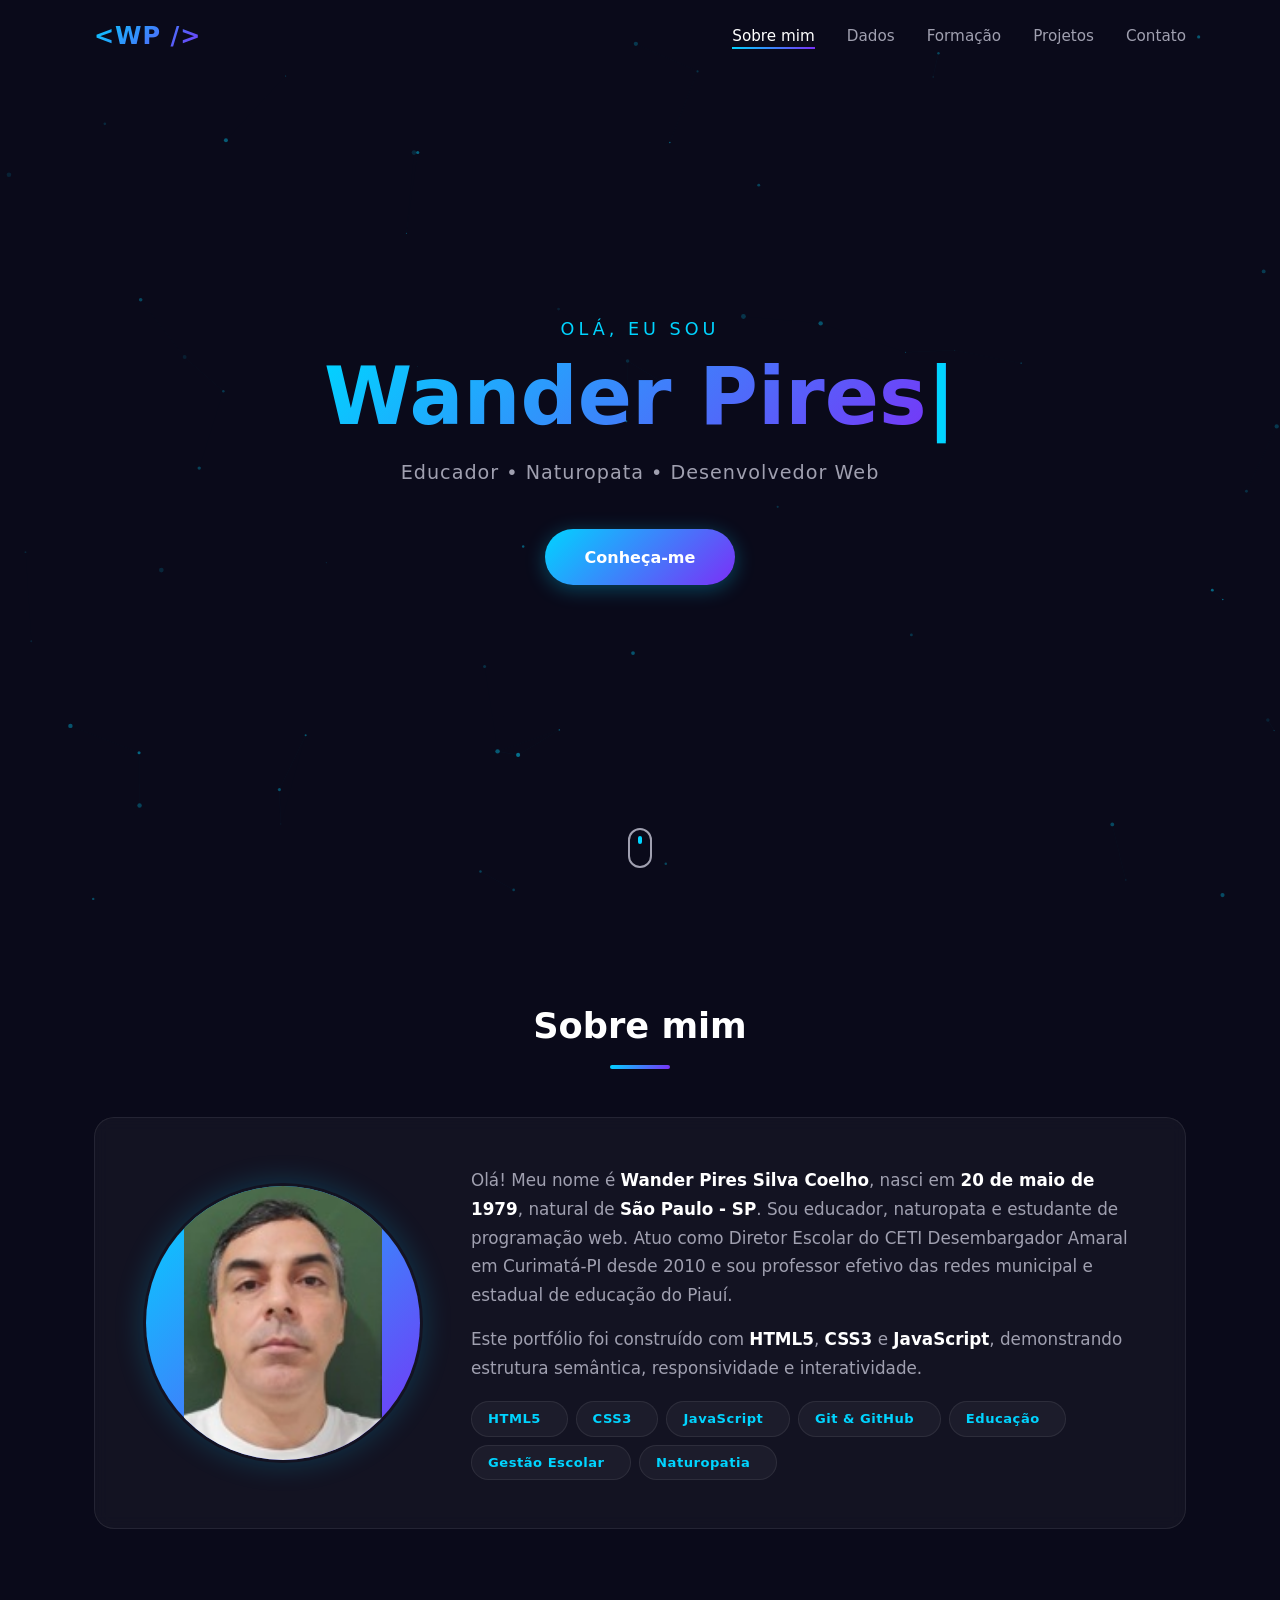
==== index.html @ a3024343 "fix: modo edição controla todos os botões em todas as abas" ====
<!DOCTYPE html>
<html lang="pt-BR">
<head>
  <meta charset="UTF-8">
  <meta name="viewport" content="width=device-width, initial-scale=1.0">
  <title>Portfólio - Wander Pires Silva Coelho</title>
  <link rel="stylesheet" href="style.css">
</head>
<body>

  <!-- PARTÍCULAS DE FUNDO -->
  <canvas id="particulas"></canvas>

  <!-- CABEÇALHO COM MENU DE NAVEGAÇÃO -->
  <header class="header" id="header">
    <div class="header__container">
      <a href="#" class="header__logo">&lt;WP /&gt;</a>
      <nav class="header__nav">
        <button class="header__menu-btn" id="menuBtn" aria-label="Abrir menu">
          <span></span><span></span><span></span>
        </button>
        <ul class="header__links" id="menuLinks">
          <li><a href="#sobre" class="header__tab-link" data-aba="sobre">Sobre mim</a></li>
          <li><a href="#dados" class="header__tab-link" data-aba="dados">Dados</a></li>
          <li><a href="#formacao" class="header__tab-link" data-aba="formacao">Formação</a></li>
          <li><a href="#projetos" class="header__tab-link" data-aba="projetos">Projetos</a></li>
          <li><a href="#contato" class="header__tab-link" data-aba="contato">Contato</a></li>
        </ul>
      </nav>
    </div>
  </header>

  <!-- HERO SECTION -->
  <section class="hero">
    <div class="hero__conteudo">
      <p class="hero__saudacao">Olá, eu sou</p>
      <h1 class="hero__nome">Wander Pires<span class="hero__cursor">|</span></h1>
      <p class="hero__subtitulo">Educador &bull; Naturopata &bull; Desenvolvedor Web</p>
      <a href="#sobre" class="hero__btn">Conheça-me</a>
    </div>
    <div class="hero__scroll-indicator">
      <span></span>
    </div>
  </section>

  <main>
    <!-- SEÇÃO SOBRE MIM -->
    <section id="sobre" class="sobre secao-animada secao-aba" data-aba="sobre">
      <div class="container">
        <h2 class="secao__titulo">Sobre mim</h2>
        <div class="sobre__conteudo">
          <div class="sobre__foto-wrapper">
            <div class="sobre__foto">
              <img src="img/foto.jpg" alt="Foto de Wander Pires Silva Coelho" class="sobre__foto-img" id="fotoPerfil">
              <div class="sobre__foto-overlay" id="btnTrocarFoto" title="Trocar foto">
                <span>&#128247; Trocar</span>
              </div>
            </div>
            <div class="sobre__foto-zoom" id="fotoZoomControle">
              <label for="fotoZoomRange" class="sobre__foto-zoom-label">🔍 Zoom</label>
              <input type="range" id="fotoZoomRange" min="0.3" max="3" step="0.05" value="1" class="sobre__foto-zoom-range">
              <span class="sobre__foto-zoom-valor" id="fotoZoomValor">1×</span>
            </div>
            <button type="button" class="sobre__foto-salvar" id="btnSalvarFoto">💾 Salvar foto</button>
            <input type="file" id="inputFoto" accept="image/*" hidden>
          </div>
          <div class="sobre__texto">
            <div id="sobreParagrafosContainer">
              <!-- Renderizado pelo JS -->
            </div>
            <div class="sobre__habilidades" id="habilidadesContainer">
              <!-- Renderizado pelo JS -->
            </div>
          </div>
        </div>
      </div>
    </section>

    <!-- SEÇÃO DADOS PESSOAIS -->
    <section id="dados" class="dados secao-animada secao-aba" data-aba="dados">
      <div class="container">
        <h2 class="secao__titulo">Dados Pessoais</h2>
        <div class="dados__card">
          <button class="dados__btn-editar" id="btnEditarDados" title="Editar dados">&#9998; Editar</button>
          <div class="dados__grid" id="dadosGrid">
            <!-- Renderizado pelo JS -->
          </div>
        </div>
      </div>
    </section>

    <!-- SEÇÃO FORMAÇÃO E CURSOS -->
    <section id="formacao" class="formacao secao-animada secao-aba" data-aba="formacao">
      <div class="container">
        <h2 class="secao__titulo">Formação &amp; Cursos</h2>

        <!-- FILTROS -->
        <div class="formacao__filtros" id="filtrosFormacao">
          <button class="filtro-btn ativo" data-filtro="Todos">Todos</button>
          <button class="filtro-btn" data-filtro="Graduação">Graduação</button>
          <button class="filtro-btn" data-filtro="Pós-Graduação">Pós-Graduação</button>
          <button class="filtro-btn" data-filtro="Curso Técnico">Técnico</button>
          <button class="filtro-btn" data-filtro="Curso Livre">Cursos Livres</button>
          <button class="filtro-btn" data-filtro="Experiência Profissional">Experiência</button>
        </div>

        <div class="formacao__lista" id="formacaoLista"></div>

        <button class="formacao__btn-add" id="btnAddFormacao" title="Adicionar formação ou curso">
          <span>+</span> Adicionar
        </button>
      </div>
    </section>

    <!-- SEÇÃO MEUS PROJETOS -->
    <section id="projetos" class="projetos secao-animada secao-aba" data-aba="projetos">
      <div class="container">
        <h2 class="secao__titulo">Meus Projetos</h2>
        <div class="projetos__grid" id="projetosGrid"></div>

        <button class="projetos__btn-add" id="btnAddProjeto" title="Adicionar projeto">
          <span>+</span> Adicionar Projeto
        </button>
      </div>
    </section>
  </main>

  <!-- MODAL PARA ADICIONAR FORMAÇÃO -->
  <div class="modal-overlay" id="modalFormacao">
    <div class="modal">
      <button class="modal__fechar" id="modalFechar">&times;</button>
      <h3 class="modal__titulo">Nova Formação / Curso</h3>
      <form id="formFormacao" class="modal__form">
        <label>
          Tipo
          <select id="campoTipo" required>
            <option value="">Selecione...</option>
            <option value="Ensino Fundamental">Ensino Fundamental</option>
            <option value="Ensino Médio">Ensino Médio</option>
            <option value="Graduação">Graduação</option>
            <option value="Pós-Graduação">Pós-Graduação</option>
            <option value="Curso Técnico">Curso Técnico</option>
            <option value="Curso Livre">Curso Livre</option>
            <option value="Experiência Profissional">Experiência Profissional</option>
          </select>
        </label>
        <label>
          Instituição
          <input type="text" id="campoInstituicao" placeholder='Ex: Universidade Estadual do Piauí' required>
        </label>
        <label>
          Curso / Descrição
          <input type="text" id="campoCurso" placeholder="Ex: Licenciatura em Pedagogia" required>
        </label>
        <label>
          Local
          <input type="text" id="campoLocal" placeholder="Ex: Teresina - PI">
        </label>
        <label>
          Período
          <input type="text" id="campoPeriodo" placeholder="Ex: 2018 · 1.455 h/a">
        </label>
        <button type="submit" class="modal__btn-salvar">Salvar</button>
      </form>
    </div>
  </div>

  <!-- MODAL PARA ADICIONAR PROJETO -->
  <div class="modal-overlay" id="modalProjeto">
    <div class="modal">
      <button class="modal__fechar" id="modalProjetoFechar">&times;</button>
      <h3 class="modal__titulo">Novo Projeto</h3>
      <form id="formProjeto" class="modal__form">
        <label>
          Emoji / Imagem
          <div class="emoji-input" id="emojiInputArea">
            <div class="emoji-input__preview" id="emojiPreview">
              <span class="emoji-input__placeholder">Cole um emoji ou imagem (Ctrl+V)</span>
            </div>
            <div class="emoji-input__actions">
              <input type="text" id="campoEmoji" class="emoji-input__text" placeholder="Ou digite um emoji: 🌐">
              <button type="button" class="emoji-input__btn-img" id="btnEmojiImg" title="Escolher imagem do computador">📁</button>
              <input type="file" id="inputEmojiImg" accept="image/*" hidden>
            </div>
          </div>
        </label>
        <label>
          Título
          <input type="text" id="campoTituloProjeto" placeholder="Ex: Meu App" required>
        </label>
        <label>
          Descrição
          <input type="text" id="campoDescricaoProjeto" placeholder="Breve descrição do projeto" required>
        </label>
        <label>
          Tecnologias (separadas por vírgula)
          <input type="text" id="campoTecnologias" placeholder="HTML5, CSS3, JavaScript" required>
        </label>
        <label>
          Link do Projeto
          <input type="url" id="campoLinkProjeto" placeholder="https://...">
        </label>
        <button type="submit" class="modal__btn-salvar">Salvar</button>
      </form>
    </div>
  </div>

  <!-- BOTÃO VOLTAR AO TOPO -->
  <button class="btn-topo" id="btnTopo" title="Voltar ao topo">&#8679;</button>

  <!-- RODAPÉ -->
  <footer class="footer secao-aba" id="contato" data-aba="contato">
    <div class="container">
      <div class="footer__grid">
        <div class="footer__info">
          <h3 class="footer__logo">&lt;WP /&gt;</h3>
          <p>Educador, Naturopata e Desenvolvedor Web.</p>
        </div>
        <div class="footer__contato">
          <h4>Contato</h4>
          <div id="contatosContainer">
            <!-- Renderizado pelo JS -->
          </div>
          <div id="contatosEditForm" style="display:none;"></div>
          <div class="contato__acoes btn-edicao">
            <button class="contato__btn-acao" id="btnEditarContatos">✏️ Editar</button>
            <button class="contato__btn-acao" id="btnAddContato">＋ Adicionar</button>
          </div>
        </div>
      </div>
      <div class="footer__bottom">
        <p>&copy; 2026 Wander Pires Silva Coelho &mdash; Todos os direitos reservados.</p>
        <button class="footer__btn-codigo" id="btnVerCodigo">&lt;/&gt; Ver Código-Fonte</button>
      </div>
    </div>
  </footer>

  <!-- MODAL CÓDIGO-FONTE -->
  <div class="modal-overlay" id="modalCodigo">
    <div class="modal modal--codigo">
      <button class="modal__fechar" id="modalCodigoFechar">&times;</button>
      <h3 class="modal__titulo">&lt;/&gt; Código-Fonte do Portfólio</h3>
      <div class="codigo__tabs">
        <button class="codigo__tab ativo" data-arquivo="html">index.html</button>
        <button class="codigo__tab" data-arquivo="css">style.css</button>
        <button class="codigo__tab" data-arquivo="js">script.js</button>
      </div>
      <pre class="codigo__bloco"><code id="codigoConteudo">Carregando...</code></pre>
    </div>
  </div>

  <script src="script.js"></script>
</body>
</html>
---- style.css ----
/* =============================================
   PORTFÓLIO MODERNO – Wander Pires Silva Coelho
   HTML5 + CSS3 (Flexbox, Grid, Responsividade)
   ============================================= */

/* ===== VARIÁVEIS DE TEMA ===== */
:root {
  --cor-primaria: #00d4ff;
  --cor-secundaria: #7b2ff7;
  --cor-acentuada: #ff2e63;
  --bg-escuro: #0a0a1a;
  --bg-card: rgba(255, 255, 255, 0.04);
  --bg-card-hover: rgba(255, 255, 255, 0.08);
  --texto-claro: #e0e0e0;
  --texto-medio: #a0a0b0;
  --borda-glass: rgba(255, 255, 255, 0.08);
  --sombra: 0 8px 32px rgba(0, 0, 0, 0.4);
  --gradiente: linear-gradient(135deg, var(--cor-primaria), var(--cor-secundaria));
  --fonte: 'Segoe UI', system-ui, -apple-system, sans-serif;
}

/* ===== RESET ===== */
*,
*::before,
*::after {
  margin: 0;
  padding: 0;
  box-sizing: border-box;
}

html {
  scroll-behavior: smooth;
  font-size: 16px;
}

body {
  font-family: var(--fonte);
  line-height: 1.7;
  color: var(--texto-claro);
  background-color: var(--bg-escuro);
  overflow-x: hidden;
}

a { text-decoration: none; color: inherit; }
ul { list-style: none; }
img { max-width: 100%; display: block; }

.container {
  max-width: 1140px;
  margin: 0 auto;
  padding: 0 1.5rem;
}

/* ===== CANVAS DE PARTÍCULAS ===== */
#particulas {
  position: fixed;
  inset: 0;
  z-index: 0;
  pointer-events: none;
}

/* ===== CABEÇALHO / NAVBAR ===== */
.header {
  position: fixed;
  top: 0;
  left: 0;
  width: 100%;
  z-index: 100;
  padding: 1rem 0;
  transition: background-color 0.4s, box-shadow 0.4s, padding 0.4s;
}

.header.scrolled {
  background-color: rgba(10, 10, 26, 0.92);
  backdrop-filter: blur(12px);
  box-shadow: 0 2px 20px rgba(0, 0, 0, 0.5);
  padding: 0.5rem 0;
}

.header__container {
  max-width: 1140px;
  margin: 0 auto;
  padding: 0 1.5rem;
  display: flex;
  justify-content: space-between;
  align-items: center;
}

.header__logo {
  font-size: 1.5rem;
  font-weight: 800;
  background: var(--gradiente);
  -webkit-background-clip: text;
  -webkit-text-fill-color: transparent;
  background-clip: text;
  letter-spacing: 1px;
}

.header__links {
  display: flex;
  gap: 2rem;
}

.header__links a {
  color: var(--texto-medio);
  font-weight: 500;
  font-size: 0.95rem;
  position: relative;
  transition: color 0.3s;
}

.header__links a::after {
  content: '';
  position: absolute;
  bottom: -4px;
  left: 0;
  width: 0;
  height: 2px;
  background: var(--gradiente);
  transition: width 0.3s;
}

.header__links a:hover {
  color: #fff;
}

.header__links a:hover::after {
  width: 100%;
}

/* Menu Hambúrguer */
.header__menu-btn {
  display: none;
  flex-direction: column;
  gap: 5px;
  background: none;
  border: none;
  cursor: pointer;
  padding: 4px;
}

.header__menu-btn span {
  display: block;
  width: 26px;
  height: 2px;
  background-color: var(--cor-primaria);
  border-radius: 2px;
  transition: transform 0.3s, opacity 0.3s;
}

.header__menu-btn.ativo span:nth-child(1) {
  transform: translateY(7px) rotate(45deg);
}

.header__menu-btn.ativo span:nth-child(2) {
  opacity: 0;
}

.header__menu-btn.ativo span:nth-child(3) {
  transform: translateY(-7px) rotate(-45deg);
}

/* ===== HERO ===== */
.hero {
  min-height: 100vh;
  display: flex;
  align-items: center;
  justify-content: center;
  text-align: center;
  position: relative;
  z-index: 1;
  padding: 0 1.5rem;
}

.hero__conteudo {
  animation: fadeUp 1s ease forwards;
}

.hero__saudacao {
  font-size: 1.1rem;
  color: var(--cor-primaria);
  text-transform: uppercase;
  letter-spacing: 4px;
  margin-bottom: 0.5rem;
}

.hero__nome {
  font-size: clamp(2.5rem, 7vw, 5rem);
  font-weight: 800;
  background: var(--gradiente);
  -webkit-background-clip: text;
  -webkit-text-fill-color: transparent;
  background-clip: text;
  line-height: 1.1;
  margin-bottom: 1rem;
}

.hero__cursor {
  -webkit-text-fill-color: var(--cor-primaria);
  animation: piscar 1s step-end infinite;
}

@keyframes piscar {
  50% { opacity: 0; }
}

.hero__subtitulo {
  font-size: 1.2rem;
  color: var(--texto-medio);
  margin-bottom: 2.5rem;
  letter-spacing: 1px;
}

.hero__btn {
  display: inline-block;
  padding: 0.9rem 2.5rem;
  background: var(--gradiente);
  color: #fff;
  font-weight: 700;
  border-radius: 50px;
  font-size: 1rem;
  transition: transform 0.3s, box-shadow 0.3s;
  box-shadow: 0 4px 20px rgba(0, 212, 255, 0.3);
}

.hero__btn:hover {
  transform: translateY(-3px);
  box-shadow: 0 8px 30px rgba(0, 212, 255, 0.5);
}

/* Scroll indicator */
.hero__scroll-indicator {
  position: absolute;
  bottom: 2rem;
  left: 50%;
  transform: translateX(-50%);
}

.hero__scroll-indicator span {
  display: block;
  width: 24px;
  height: 40px;
  border: 2px solid var(--texto-medio);
  border-radius: 12px;
  position: relative;
}

.hero__scroll-indicator span::after {
  content: '';
  width: 4px;
  height: 8px;
  background: var(--cor-primaria);
  border-radius: 2px;
  position: absolute;
  top: 6px;
  left: 50%;
  transform: translateX(-50%);
  animation: scrollDown 1.5s ease-in-out infinite;
}

@keyframes scrollDown {
  0%   { opacity: 1; top: 6px; }
  100% { opacity: 0; top: 24px; }
}

/* ===== ANIMAÇÃO GERAL DAS SEÇÕES ===== */
@keyframes fadeUp {
  from { opacity: 0; transform: translateY(40px); }
  to   { opacity: 1; transform: translateY(0); }
}

/* ===== SISTEMA DE ABAS ===== */
.secao-aba {
  display: none;
}

.secao-aba.aba-ativa {
  display: block;
}

.secao-aba.aba-ativa.secao-animada {
  opacity: 1;
  transform: translateY(0);
}

.header__tab-link.aba-ativa {
  color: #fff !important;
}

.header__tab-link.aba-ativa::after {
  width: 100% !important;
}

.secao-animada {
  opacity: 0;
  transform: translateY(40px);
  transition: opacity 0.8s ease, transform 0.8s ease;
}

.secao-animada.visivel {
  opacity: 1;
  transform: translateY(0);
}

/* ===== TÍTULOS DAS SEÇÕES ===== */
.secao__titulo {
  text-align: center;
  font-size: 2.2rem;
  font-weight: 800;
  margin-bottom: 3rem;
  position: relative;
  color: #fff;
}

.secao__titulo::after {
  content: '';
  display: block;
  width: 60px;
  height: 4px;
  background: var(--gradiente);
  margin: 0.6rem auto 0;
  border-radius: 2px;
}

/* ===== SOBRE MIM ===== */
.sobre {
  padding: 6rem 0;
  position: relative;
  z-index: 1;
}

.sobre__conteudo {
  display: flex;
  align-items: center;
  gap: 3rem;
  background: var(--bg-card);
  border: 1px solid var(--borda-glass);
  border-radius: 20px;
  padding: 3rem;
  backdrop-filter: blur(8px);
}

.sobre__foto-wrapper {
  flex-shrink: 0;
  display: flex;
  flex-direction: column;
  align-items: center;
  gap: 0.8rem;
}

.sobre__foto {
  position: relative;
  width: 280px;
  height: 280px;
  border-radius: 50%;
  overflow: hidden;
  cursor: pointer;
  border: 3px solid transparent;
  background-image: var(--gradiente);
  background-origin: border-box;
  background-clip: content-box, border-box;
  box-shadow: 0 0 30px rgba(0, 212, 255, 0.2);
}

.sobre__foto-img {
  width: 100%;
  height: 100%;
  object-fit: contain;
  transform: scale(var(--foto-zoom, 1));
  transition: transform 0.3s;
}

.sobre__foto-overlay {
  position: absolute;
  inset: 0;
  border-radius: 50%;
  background-color: rgba(10, 10, 26, 0.75);
  display: flex;
  align-items: center;
  justify-content: center;
  opacity: 0;
  transition: opacity 0.3s;
}

.sobre__foto:hover .sobre__foto-overlay {
  opacity: 1;
}

.sobre__foto-overlay span {
  color: #fff;
  font-size: 0.85rem;
  font-weight: 600;
  pointer-events: none;
}

/* Controle de Zoom da Foto */
.sobre__foto-zoom {
  display: none;
  align-items: center;
  gap: 0.5rem;
  background: var(--bg-card);
  border: 1px solid var(--borda-glass);
  border-radius: 50px;
  padding: 0.4rem 1rem;
}

body.modo-edicao .sobre__foto-zoom {
  display: flex;
}

.sobre__foto-zoom-label {
  font-size: 0.8rem;
  color: var(--texto-medio);
  font-weight: 600;
  white-space: nowrap;
}

.sobre__foto-zoom-range {
  -webkit-appearance: none;
  appearance: none;
  width: 100px;
  height: 4px;
  background: var(--borda-glass);
  border-radius: 2px;
  outline: none;
  cursor: pointer;
}

.sobre__foto-zoom-range::-webkit-slider-thumb {
  -webkit-appearance: none;
  appearance: none;
  width: 16px;
  height: 16px;
  border-radius: 50%;
  background: var(--gradiente);
  cursor: pointer;
  box-shadow: 0 0 6px rgba(0, 212, 255, 0.4);
}

.sobre__foto-zoom-range::-moz-range-thumb {
  width: 16px;
  height: 16px;
  border-radius: 50%;
  background: var(--cor-primaria);
  cursor: pointer;
  border: none;
  box-shadow: 0 0 6px rgba(0, 212, 255, 0.4);
}

.sobre__foto-zoom-valor {
  font-size: 0.8rem;
  color: var(--cor-primaria);
  font-weight: 700;
  min-width: 2.5rem;
  text-align: center;
}

.sobre__foto-salvar {
  margin-top: 0.5rem;
  padding: 0.45rem 1.2rem;
  background: var(--cor-primaria);
  color: #fff;
  border: none;
  border-radius: 8px;
  font-size: 0.9rem;
  font-weight: 600;
  cursor: pointer;
  transition: background 0.2s, transform 0.15s;
}

.sobre__foto-salvar:hover {
  background: var(--cor-accent);
  transform: scale(1.05);
}

.sobre__texto p {
  margin-bottom: 1rem;
  font-size: 1.05rem;
  color: var(--texto-medio);
}

.sobre__texto strong {
  color: #fff;
}

.sobre__habilidades {
  display: flex;
  flex-wrap: wrap;
  gap: 0.5rem;
  margin-top: 1.2rem;
}

.tag {
  background: var(--bg-card);
  border: 1px solid var(--borda-glass);
  color: var(--cor-primaria);
  padding: 0.35rem 1rem;
  border-radius: 50px;
  font-size: 0.82rem;
  font-weight: 600;
  letter-spacing: 0.5px;
  transition: background-color 0.3s, border-color 0.3s;
}

.tag:hover {
  background: rgba(0, 212, 255, 0.1);
  border-color: var(--cor-primaria);
}

/* ===== DADOS PESSOAIS ===== */
.dados {
  padding: 6rem 0;
  position: relative;
  z-index: 1;
}

.dados__card {
  background: var(--bg-card);
  border: 1px solid var(--borda-glass);
  border-radius: 20px;
  padding: 2.5rem;
  backdrop-filter: blur(8px);
  position: relative;
}

.dados__btn-editar {
  position: absolute;
  top: 1.5rem;
  right: 1.5rem;
  padding: 0.5rem 1.3rem;
  border-radius: 50px;
  border: 1px solid var(--borda-glass);
  background: var(--bg-card);
  color: var(--cor-primaria);
  font-size: 0.85rem;
  font-weight: 600;
  cursor: pointer;
  transition: all 0.3s;
}

.dados__btn-editar:hover {
  background: var(--gradiente);
  border-color: transparent;
  color: #fff;
}

.dados__btn-editar.salvando {
  background: var(--gradiente);
  border-color: transparent;
  color: #fff;
}

.dados__grid {
  display: grid;
  grid-template-columns: repeat(auto-fill, minmax(280px, 1fr));
  gap: 1.5rem;
}

.dados__item {
  display: flex;
  flex-direction: column;
  gap: 0.3rem;
}

.dados__label {
  font-size: 0.7rem;
  text-transform: uppercase;
  letter-spacing: 1.5px;
  font-weight: 700;
  background: var(--gradiente);
  -webkit-background-clip: text;
  -webkit-text-fill-color: transparent;
  background-clip: text;
}

.dados__valor {
  font-size: 1rem;
  color: var(--texto-claro);
  padding: 0.5rem 0;
  border-bottom: 1px solid transparent;
  min-height: 2.2rem;
}

.dados__valor--vazio {
  color: var(--texto-medio);
  opacity: 0.5;
  font-style: italic;
}

.dados__input {
  font-size: 1rem;
  color: #fff;
  background: rgba(255, 255, 255, 0.05);
  border: 1px solid var(--borda-glass);
  border-radius: 8px;
  padding: 0.55rem 0.8rem;
  font-family: inherit;
  transition: border-color 0.3s;
}

.dados__input:focus {
  outline: none;
  border-color: var(--cor-primaria);
}

/* ===== FORMAÇÃO & CURSOS ===== */
.formacao {
  padding: 6rem 0;
  position: relative;
  z-index: 1;
}

/* Filtros */
.formacao__filtros {
  display: flex;
  flex-wrap: wrap;
  justify-content: center;
  gap: 0.6rem;
  margin-bottom: 2.5rem;
}

.filtro-btn {
  padding: 0.5rem 1.3rem;
  border-radius: 50px;
  border: 1px solid var(--borda-glass);
  background: var(--bg-card);
  color: var(--texto-medio);
  font-size: 0.85rem;
  font-weight: 600;
  cursor: pointer;
  transition: all 0.3s;
}

.filtro-btn:hover,
.filtro-btn.ativo {
  background: var(--gradiente);
  border-color: transparent;
  color: #fff;
}

/* Lista */
.formacao__lista {
  display: grid;
  grid-template-columns: repeat(auto-fill, minmax(330px, 1fr));
  gap: 1.5rem;
  margin-bottom: 2rem;
}

.formacao-card {
  background: var(--bg-card);
  border: 1px solid var(--borda-glass);
  border-radius: 16px;
  padding: 1.5rem;
  position: relative;
  transition: transform 0.3s, box-shadow 0.3s, border-color 0.3s;
  backdrop-filter: blur(6px);
}

.formacao-card:hover {
  transform: translateY(-4px);
  box-shadow: var(--sombra);
  border-color: rgba(0, 212, 255, 0.2);
}

.formacao-card__tipo {
  font-size: 0.7rem;
  text-transform: uppercase;
  letter-spacing: 1.5px;
  font-weight: 700;
  margin-bottom: 0.4rem;
  background: var(--gradiente);
  -webkit-background-clip: text;
  -webkit-text-fill-color: transparent;
  background-clip: text;
}

.formacao-card__curso {
  font-size: 1.05rem;
  color: #fff;
  margin-bottom: 0.4rem;
  font-weight: 600;
}

.formacao-card__instituicao {
  font-size: 0.9rem;
  color: var(--texto-medio);
}

.formacao-card__detalhes {
  font-size: 0.8rem;
  color: var(--texto-medio);
  margin-top: 0.5rem;
  opacity: 0.7;
}

.formacao-card__btn-remover {
  position: absolute;
  top: 0.8rem;
  right: 0.8rem;
  background: none;
  border: none;
  color: rgba(255, 255, 255, 0.15);
  font-size: 1.2rem;
  cursor: pointer;
  transition: color 0.3s;
}

.formacao-card__btn-remover:hover {
  color: var(--cor-acentuada);
}

/* Botão Adicionar */
.formacao__btn-add {
  display: flex;
  align-items: center;
  gap: 0.5rem;
  margin: 0 auto;
  padding: 0.8rem 2rem;
  background: transparent;
  border: 2px dashed rgba(0, 212, 255, 0.3);
  border-radius: 50px;
  color: var(--cor-primaria);
  font-size: 0.95rem;
  font-weight: 600;
  cursor: pointer;
  transition: all 0.3s;
}

.formacao__btn-add span {
  font-size: 1.3rem;
  font-weight: 700;
}

.formacao__btn-add:hover {
  background: var(--gradiente);
  border-color: transparent;
  color: #fff;
}

/* ===== MODAL ===== */
.modal-overlay {
  display: none;
  position: fixed;
  inset: 0;
  background-color: rgba(0, 0, 0, 0.7);
  backdrop-filter: blur(6px);
  z-index: 200;
  justify-content: center;
  align-items: center;
  padding: 1rem;
}

.modal-overlay.ativo {
  display: flex;
}

.modal {
  background: #12122a;
  border: 1px solid var(--borda-glass);
  border-radius: 20px;
  padding: 2.5rem;
  width: 100%;
  max-width: 480px;
  position: relative;
  box-shadow: 0 20px 60px rgba(0, 0, 0, 0.5);
  animation: modalEntrar 0.35s ease;
}

@keyframes modalEntrar {
  from { opacity: 0; transform: scale(0.9) translateY(-20px); }
  to   { opacity: 1; transform: scale(1) translateY(0); }
}

.modal__fechar {
  position: absolute;
  top: 1rem;
  right: 1.2rem;
  background: none;
  border: none;
  font-size: 1.6rem;
  color: var(--texto-medio);
  cursor: pointer;
  transition: color 0.3s;
}

.modal__fechar:hover {
  color: var(--cor-acentuada);
}

.modal__titulo {
  font-size: 1.3rem;
  color: #fff;
  margin-bottom: 1.5rem;
}

.modal__form label {
  display: block;
  margin-bottom: 1rem;
  font-size: 0.85rem;
  color: var(--texto-medio);
  font-weight: 600;
}

.modal__form input,
.modal__form select {
  display: block;
  width: 100%;
  margin-top: 0.3rem;
  padding: 0.7rem 1rem;
  background: rgba(255, 255, 255, 0.05);
  border: 1px solid var(--borda-glass);
  border-radius: 10px;
  color: #fff;
  font-size: 0.95rem;
  font-family: inherit;
  transition: border-color 0.3s;
}

.modal__form input:focus,
.modal__form select:focus {
  outline: none;
  border-color: var(--cor-primaria);
}

.modal__form select option {
  background: #12122a;
  color: #fff;
}

.modal__btn-salvar {
  width: 100%;
  padding: 0.85rem;
  background: var(--gradiente);
  color: #fff;
  border: none;
  border-radius: 10px;
  font-size: 1rem;
  font-weight: 700;
  cursor: pointer;
  transition: transform 0.3s, box-shadow 0.3s;
  margin-top: 0.5rem;
}

.modal__btn-salvar:hover {
  transform: translateY(-2px);
  box-shadow: 0 6px 20px rgba(0, 212, 255, 0.3);
}

/* ===== CAMPO EMOJI / IMAGEM ===== */
.emoji-input {
  border: 2px dashed var(--borda-glass);
  border-radius: 10px;
  padding: 0.75rem;
  transition: border-color 0.3s, background 0.3s;
  cursor: pointer;
}

.emoji-input:focus-within,
.emoji-input--drag {
  border-color: var(--cor-primaria);
  background: rgba(0, 212, 255, 0.05);
}

.emoji-input__preview {
  min-height: 80px;
  display: flex;
  align-items: center;
  justify-content: center;
  margin-bottom: 0.5rem;
}

.emoji-input__placeholder {
  color: var(--texto-medio);
  font-size: 0.85rem;
  text-align: center;
}

.emoji-input__emoji {
  font-size: 3rem;
}

.emoji-input__img {
  max-width: 100%;
  max-height: 120px;
  border-radius: 8px;
  object-fit: contain;
}

.emoji-input__actions {
  display: flex;
  gap: 0.5rem;
  align-items: center;
}

.emoji-input__text {
  flex: 1;
  padding: 0.55rem 0.75rem;
  background: rgba(255, 255, 255, 0.06);
  border: 1px solid var(--borda-glass);
  border-radius: 8px;
  color: var(--texto-claro);
  font-size: 0.95rem;
  transition: border-color 0.3s;
}

.emoji-input__text:focus {
  border-color: var(--cor-primaria);
  outline: none;
}

.emoji-input__btn-img {
  background: rgba(255, 255, 255, 0.06);
  border: 1px solid var(--borda-glass);
  border-radius: 8px;
  padding: 0.55rem 0.75rem;
  font-size: 1.1rem;
  cursor: pointer;
  transition: background 0.3s, border-color 0.3s;
}

.emoji-input__btn-img:hover {
  background: rgba(0, 212, 255, 0.15);
  border-color: var(--cor-primaria);
}

/* ===== MEUS PROJETOS ===== */
.projetos {
  padding: 6rem 0;
  position: relative;
  z-index: 1;
}

.projetos__grid {
  display: grid;
  grid-template-columns: repeat(auto-fill, minmax(300px, 1fr));
  gap: 2rem;
}

.projeto-card {
  position: relative;
  background: var(--bg-card);
  border: 1px solid var(--borda-glass);
  border-radius: 16px;
  overflow: hidden;
  transition: transform 0.3s, box-shadow 0.3s, border-color 0.3s;
  display: flex;
  flex-direction: column;
  backdrop-filter: blur(6px);
}

.projeto-card:hover {
  transform: translateY(-6px);
  box-shadow: var(--sombra);
  border-color: rgba(123, 47, 247, 0.3);
}

.projeto-card__img {
  width: 100%;
  height: 180px;
  background: linear-gradient(135deg, rgba(0, 212, 255, 0.1), rgba(123, 47, 247, 0.1));
  display: flex;
  align-items: center;
  justify-content: center;
  font-size: 3.5rem;
  overflow: hidden;
}

.projeto-card__img-foto {
  width: 100%;
  height: 100%;
  object-fit: contain;
  transition: transform 0.2s;
}

/* Zoom da imagem no card de projeto */
.projeto-card__zoom {
  display: none;
  align-items: center;
  gap: 0.4rem;
  padding: 0.3rem 0.8rem;
  background: rgba(0, 0, 0, 0.3);
  border-bottom: 1px solid var(--borda-glass);
}

body.modo-edicao .projeto-card__zoom {
  display: flex;
}

.projeto-card__zoom label {
  font-size: 0.75rem;
}

.projeto-card__zoom-range {
  -webkit-appearance: none;
  appearance: none;
  flex: 1;
  height: 3px;
  background: var(--borda-glass);
  border-radius: 2px;
  outline: none;
  cursor: pointer;
}

.projeto-card__zoom-range::-webkit-slider-thumb {
  -webkit-appearance: none;
  appearance: none;
  width: 14px;
  height: 14px;
  border-radius: 50%;
  background: var(--gradiente);
  cursor: pointer;
  box-shadow: 0 0 4px rgba(0, 212, 255, 0.4);
}

.projeto-card__zoom-range::-moz-range-thumb {
  width: 14px;
  height: 14px;
  border-radius: 50%;
  background: var(--cor-primaria);
  cursor: pointer;
  border: none;
}

.projeto-card__zoom-valor {
  font-size: 0.7rem;
  color: var(--cor-primaria);
  font-weight: 700;
  min-width: 2rem;
  text-align: center;
}

.projeto-card__body {
  padding: 1.5rem;
  flex: 1;
  display: flex;
  flex-direction: column;
}

.projeto-card__titulo {
  font-size: 1.15rem;
  margin-bottom: 0.5rem;
  color: #fff;
  font-weight: 700;
}

.projeto-card__descricao {
  font-size: 0.92rem;
  color: var(--texto-medio);
  margin-bottom: 1rem;
  flex: 1;
}

.projeto-card__techs {
  display: flex;
  flex-wrap: wrap;
  gap: 0.4rem;
  margin-bottom: 1.2rem;
}

.projeto-card__techs .tag {
  font-size: 0.72rem;
  padding: 0.2rem 0.6rem;
}

.projeto-card__link {
  display: inline-block;
  text-align: center;
  padding: 0.65rem 1.2rem;
  background: var(--gradiente);
  color: #fff;
  border-radius: 10px;
  font-weight: 700;
  font-size: 0.9rem;
  transition: transform 0.3s, box-shadow 0.3s;
}

.projeto-card__link:hover {
  transform: translateY(-2px);
  box-shadow: 0 4px 16px rgba(0, 212, 255, 0.3);
}

/* Botão Remover Projeto */
/* Ações do card (editar + remover) */
.projeto-card__acoes {
  position: absolute;
  top: 0.8rem;
  right: 0.8rem;
  display: flex;
  gap: 0.4rem;
  z-index: 2;
}

.projeto-card__btn-remover,
.projeto-card__btn-editar {
  background: none;
  border: none;
  color: rgba(255, 255, 255, 0.15);
  font-size: 1.2rem;
  cursor: pointer;
  transition: color 0.3s, background 0.3s;
  width: 28px;
  height: 28px;
  border-radius: 50%;
  display: flex;
  align-items: center;
  justify-content: center;
}

.projeto-card__btn-remover:hover {
  color: var(--cor-acentuada);
  background: rgba(255, 46, 99, 0.15);
}

.projeto-card__btn-editar:hover {
  color: var(--cor-primaria);
  background: rgba(0, 212, 255, 0.15);
}

/* Botão Adicionar Projeto */
.projetos__btn-add {
  display: flex;
  align-items: center;
  gap: 0.5rem;
  margin: 2rem auto 0;
  padding: 0.8rem 2rem;
  background: transparent;
  border: 2px dashed rgba(0, 212, 255, 0.3);
  border-radius: 50px;
  color: var(--cor-primaria);
  font-size: 0.95rem;
  font-weight: 600;
  cursor: pointer;
  transition: all 0.3s;
}

.projetos__btn-add span {
  font-size: 1.3rem;
  font-weight: 700;
}

.projetos__btn-add:hover {
  background: var(--gradiente);
  border-color: transparent;
  color: #fff;
}

/* ===== MODO EDIÇÃO (oculto por padrão) ===== */
.formacao-card__btn-remover,
.formacao__btn-add,
.projeto-card__btn-remover,
.projeto-card__btn-editar,
.projetos__btn-add,
.sobre__foto-overlay,
.sobre__btn-remover-p,
.sobre__btn-add-p,
.sobre__btn-add-hab,
.tag__btn-remover,
.dados__btn-excluir-campo,
.dados__btn-add-campo,
.dados__item--add,
#btnEditarDados,
.contato__acoes,
.contato__btn-remover,
.sobre__foto-salvar {
  display: none !important;
}

body.modo-edicao .formacao-card__btn-remover,
body.modo-edicao .projeto-card__btn-remover,
body.modo-edicao .projeto-card__btn-editar {
  display: flex !important;
}

body.modo-edicao .formacao__btn-add,
body.modo-edicao .projetos__btn-add {
  display: flex !important;
}

body.modo-edicao .sobre__foto-overlay {
  display: flex !important;
  opacity: 0;
}

body.modo-edicao .sobre__foto:hover .sobre__foto-overlay {
  opacity: 1;
}

body.modo-edicao #btnEditarDados {
  display: inline-flex !important;
}

body.modo-edicao .sobre__btn-remover-p {
  display: inline-flex !important;
}

body.modo-edicao .sobre__btn-add-p {
  display: inline-flex !important;
}

body.modo-edicao .sobre__btn-add-hab {
  display: inline-flex !important;
}

body.modo-edicao .tag__btn-remover {
  display: inline !important;
}

body.modo-edicao .dados__btn-excluir-campo {
  display: inline-flex !important;
}

body.modo-edicao .dados__item--add {
  display: flex !important;
}

body.modo-edicao .dados__btn-add-campo {
  display: inline-flex !important;
}

body.modo-edicao .contato__acoes {
  display: flex !important;
}

body.modo-edicao .contato__btn-remover {
  display: inline !important;
}

body.modo-edicao .sobre__foto-salvar.visivel {
  display: inline-block !important;
}

/* ===== BOTÕES SOBRE MIM (parágrafos + habilidades) ===== */
.sobre__paragrafo-wrapper {
  position: relative;
  margin-bottom: 1rem;
}

.sobre__paragrafo-wrapper p {
  font-size: 1.05rem;
  color: var(--texto-medio);
}

.sobre__paragrafo-wrapper p strong {
  color: #fff;
}

.sobre__btn-remover-p {
  position: absolute;
  top: -0.2rem;
  right: -0.5rem;
  background: rgba(255, 46, 99, 0.15);
  border: 1px solid rgba(255, 46, 99, 0.3);
  color: var(--cor-acentuada);
  width: 22px;
  height: 22px;
  border-radius: 50%;
  font-size: 0.85rem;
  line-height: 1;
  cursor: pointer;
  display: flex;
  align-items: center;
  justify-content: center;
  transition: background 0.3s;
}

.sobre__btn-remover-p:hover {
  background: rgba(255, 46, 99, 0.35);
}

.sobre__btn-add-p {
  align-items: center;
  gap: 0.4rem;
  margin-top: 0.5rem;
  padding: 0.5rem 1.3rem;
  background: transparent;
  border: 2px dashed rgba(0, 212, 255, 0.3);
  border-radius: 50px;
  color: var(--cor-primaria);
  font-size: 0.82rem;
  font-weight: 600;
  cursor: pointer;
  transition: all 0.3s;
}

.sobre__btn-add-p span {
  font-size: 1.1rem;
  font-weight: 700;
}

.sobre__btn-add-p:hover {
  background: var(--gradiente);
  border-color: transparent;
  color: #fff;
}

/* Tag editável com botão remover */
.tag--editavel {
  position: relative;
  padding-right: 1.6rem;
}

.tag__btn-remover {
  position: absolute;
  top: 50%;
  right: 0.3rem;
  transform: translateY(-50%);
  background: none;
  border: none;
  color: var(--cor-acentuada);
  font-size: 0.9rem;
  cursor: pointer;
  line-height: 1;
  opacity: 0.6;
  transition: opacity 0.3s;
}

.tag__btn-remover:hover {
  opacity: 1;
}

.sobre__btn-add-hab {
  width: 28px;
  height: 28px;
  border-radius: 50%;
  border: 2px dashed rgba(0, 212, 255, 0.3);
  background: transparent;
  color: var(--cor-primaria);
  font-size: 1rem;
  font-weight: 700;
  cursor: pointer;
  display: flex;
  align-items: center;
  justify-content: center;
  transition: all 0.3s;
}

.sobre__btn-add-hab:hover {
  background: var(--gradiente);
  border-color: transparent;
  color: #fff;
}

/* ===== BOTÕES DADOS PESSOAIS (criar/excluir campo) ===== */
.dados__item-header {
  display: flex;
  align-items: center;
  justify-content: space-between;
  gap: 0.5rem;
}

.dados__btn-excluir-campo {
  background: rgba(255, 46, 99, 0.15);
  border: 1px solid rgba(255, 46, 99, 0.3);
  color: var(--cor-acentuada);
  width: 20px;
  height: 20px;
  border-radius: 50%;
  font-size: 0.8rem;
  line-height: 1;
  cursor: pointer;
  display: flex;
  align-items: center;
  justify-content: center;
  flex-shrink: 0;
  transition: background 0.3s;
}

.dados__btn-excluir-campo:hover {
  background: rgba(255, 46, 99, 0.35);
}

.dados__item--add {
  align-items: center;
  justify-content: center;
}

.dados__btn-add-campo {
  align-items: center;
  gap: 0.4rem;
  padding: 0.5rem 1.3rem;
  background: transparent;
  border: 2px dashed rgba(0, 212, 255, 0.3);
  border-radius: 50px;
  color: var(--cor-primaria);
  font-size: 0.82rem;
  font-weight: 600;
  cursor: pointer;
  transition: all 0.3s;
}

.dados__btn-add-campo span {
  font-size: 1.1rem;
  font-weight: 700;
}

.dados__btn-add-campo:hover {
  background: var(--gradiente);
  border-color: transparent;
  color: #fff;
}

/* ===== BOTÃO VOLTAR AO TOPO ===== */
.btn-topo {
  position: fixed;
  bottom: 2rem;
  right: 2rem;
  width: 48px;
  height: 48px;
  border-radius: 50%;
  border: none;
  background: var(--gradiente);
  color: #fff;
  font-size: 1.4rem;
  cursor: pointer;
  opacity: 0;
  pointer-events: none;
  transition: opacity 0.3s, transform 0.3s;
  z-index: 90;
  box-shadow: 0 4px 20px rgba(0, 212, 255, 0.3);
}

.btn-topo.visivel {
  opacity: 1;
  pointer-events: auto;
}

.btn-topo:hover {
  transform: translateY(-3px);
}

/* ===== RODAPÉ ===== */
.footer {
  background-color: rgba(10, 10, 26, 0.95);
  border-top: 1px solid var(--borda-glass);
  padding: 3rem 0 1.5rem;
  position: relative;
  z-index: 1;
}

.footer__grid {
  display: grid;
  grid-template-columns: 1fr 1fr;
  gap: 2rem;
  margin-bottom: 2rem;
}

.footer__logo {
  font-size: 1.3rem;
  font-weight: 800;
  background: var(--gradiente);
  -webkit-background-clip: text;
  -webkit-text-fill-color: transparent;
  background-clip: text;
  margin-bottom: 0.5rem;
}

.footer__info p {
  color: var(--texto-medio);
  font-size: 0.9rem;
}

.footer__contato h4 {
  font-size: 1rem;
  color: #fff;
  margin-bottom: 0.6rem;
}

.footer__contato a {
  display: block;
  color: var(--texto-medio);
  font-size: 0.9rem;
  margin-bottom: 0.4rem;
  transition: color 0.3s;
}

.footer__contato a:hover {
  color: var(--cor-primaria);
}

/* Contato — item wrapper */
.contato-item {
  display: flex;
  align-items: center;
  gap: 0.4rem;
  margin-bottom: 0.4rem;
}

.contato-item a {
  display: inline;
  flex: 1;
}

/* Contato — botões de edição */
.contato__acoes {
  margin-top: 0.8rem;
  display: flex;
  gap: 0.5rem;
}

.contato__btn-acao {
  padding: 0.3rem 0.7rem;
  font-size: 0.8rem;
  border: 1px solid var(--cor-primaria);
  background: transparent;
  color: var(--cor-primaria);
  border-radius: 6px;
  cursor: pointer;
  transition: background 0.2s, color 0.2s;
}

.contato__btn-acao:hover {
  background: var(--cor-primaria);
  color: #fff;
}

.contato__btn-remover {
  background: none;
  border: none;
  color: #f44;
  cursor: pointer;
  font-size: 0.85rem;
  margin-left: 0.4rem;
  vertical-align: middle;
}

.contato__btn-remover:hover {
  color: #ff6666;
}

/* Formulário de edição inline */
.contato-edit-row {
  display: flex;
  gap: 0.4rem;
  margin-bottom: 0.5rem;
}

.contato-edit-label,
.contato-edit-valor {
  flex: 1;
  padding: 0.35rem 0.5rem;
  font-size: 0.85rem;
  border: 1px solid var(--borda-glass);
  border-radius: 6px;
  background: rgba(255,255,255,0.06);
  color: #fff;
}

.contato-edit-tipo {
  padding: 0.35rem 0.4rem;
  font-size: 0.8rem;
  border: 1px solid var(--borda-glass);
  border-radius: 6px;
  background: rgba(255,255,255,0.06);
  color: #fff;
}

.contato-edit-salvar {
  margin-top: 0.4rem;
  padding: 0.4rem 1rem;
  background: var(--cor-primaria);
  color: #fff;
  border: none;
  border-radius: 8px;
  font-size: 0.85rem;
  font-weight: 600;
  cursor: pointer;
  transition: background 0.2s;
}

.contato-edit-salvar:hover {
  background: var(--cor-accent);
}

.footer__bottom {
  border-top: 1px solid var(--borda-glass);
  padding-top: 1.5rem;
  text-align: center;
}

.footer__bottom p {
  font-size: 0.82rem;
  color: var(--texto-medio);
}

.footer__btn-codigo {
  display: inline-flex;
  align-items: center;
  gap: 0.4rem;
  margin-top: 1rem;
  padding: 0.6rem 1.8rem;
  background: transparent;
  border: 1px solid var(--borda-glass);
  border-radius: 50px;
  color: var(--cor-primaria);
  font-family: 'Courier New', monospace;
  font-size: 0.9rem;
  font-weight: 700;
  cursor: pointer;
  transition: all 0.3s;
}

.footer__btn-codigo:hover {
  background: var(--gradiente);
  border-color: transparent;
  color: #fff;
}

/* ===== MODAL CÓDIGO-FONTE ===== */
.modal--codigo {
  max-width: 800px;
  max-height: 85vh;
  display: flex;
  flex-direction: column;
}

.codigo__tabs {
  display: flex;
  gap: 0.5rem;
  margin-bottom: 1rem;
  flex-wrap: wrap;
}

.codigo__tab {
  padding: 0.45rem 1.2rem;
  border-radius: 8px;
  border: 1px solid var(--borda-glass);
  background: var(--bg-card);
  color: var(--texto-medio);
  font-size: 0.82rem;
  font-weight: 600;
  font-family: 'Courier New', monospace;
  cursor: pointer;
  transition: all 0.3s;
}

.codigo__tab:hover,
.codigo__tab.ativo {
  background: var(--gradiente);
  border-color: transparent;
  color: #fff;
}

.codigo__bloco {
  flex: 1;
  overflow: auto;
  background: #080818;
  border: 1px solid var(--borda-glass);
  border-radius: 12px;
  padding: 1.5rem;
  margin: 0;
  min-height: 0;
}

.codigo__bloco code {
  font-family: 'Courier New', Consolas, monospace;
  font-size: 0.82rem;
  line-height: 1.6;
  color: var(--cor-primaria);
  white-space: pre;
  display: block;
  tab-size: 2;
}

/* ===== RESPONSIVIDADE ===== */

/* ----- Tablet (até 768px) ----- */
@media (max-width: 768px) {
  /* Menu */
  .header__menu-btn {
    display: flex;
  }

  .header__links {
    display: none;
    flex-direction: column;
    position: absolute;
    top: 60px;
    left: 0;
    width: 100%;
    background: rgba(10, 10, 26, 0.97);
    backdrop-filter: blur(12px);
    padding: 1rem 0;
    gap: 0;
    border-bottom: 1px solid var(--borda-glass);
  }

  .header__links.ativo {
    display: flex;
  }

  .header__links li {
    text-align: center;
  }

  .header__links a {
    display: block;
    padding: 0.9rem 1.5rem;
  }

  .header__links a::after {
    display: none;
  }

  .header__container {
    position: relative;
  }

  /* Hero */
  .hero__nome {
    font-size: 2.5rem;
  }

  .hero__subtitulo {
    font-size: 1rem;
    letter-spacing: 0.5px;
  }

  /* Seções — padding reduzido */
  .sobre,
  .dados,
  .formacao,
  .projetos {
    padding: 4rem 0;
  }

  .secao__titulo {
    font-size: 1.8rem;
    margin-bottom: 2rem;
  }

  /* Sobre */
  .sobre__conteudo {
    flex-direction: column;
    text-align: center;
    padding: 2rem;
    gap: 2rem;
  }

  .sobre__foto {
    width: 200px;
    height: 200px;
  }

  .sobre__habilidades {
    justify-content: center;
  }

  .sobre__foto-zoom-range {
    width: 80px;
  }

  /* Dados */
  .dados__card {
    padding: 1.8rem;
  }

  .dados__grid {
    grid-template-columns: 1fr 1fr;
  }

  .dados__btn-editar {
    position: relative;
    top: auto;
    right: auto;
    margin-bottom: 1rem;
  }

  /* Formação */
  .formacao__filtros {
    gap: 0.4rem;
  }

  .filtro-btn {
    font-size: 0.78rem;
    padding: 0.4rem 0.9rem;
  }

  .projetos__grid,
  .formacao__lista {
    grid-template-columns: 1fr;
  }

  /* Modal */
  .modal {
    padding: 1.8rem;
    border-radius: 16px;
    max-height: 90vh;
    overflow-y: auto;
  }

  .modal--codigo {
    max-height: 90vh;
  }

  .codigo__tabs {
    gap: 0.35rem;
  }

  .codigo__tab {
    padding: 0.4rem 0.8rem;
    font-size: 0.75rem;
  }

  .codigo__bloco code {
    font-size: 0.72rem;
  }

  /* Rodapé */
  .footer__grid {
    grid-template-columns: 1fr;
    text-align: center;
  }

  /* Botão topo */
  .btn-topo {
    width: 42px;
    height: 42px;
    bottom: 1.2rem;
    right: 1.2rem;
    font-size: 1.2rem;
  }
}

/* ----- Celular (até 480px) ----- */
@media (max-width: 480px) {
  html {
    font-size: 15px;
  }

  .container {
    padding: 0 1rem;
  }

  /* Hero */
  .hero {
    padding: 0 1rem;
  }

  .hero__saudacao {
    font-size: 0.95rem;
    letter-spacing: 2px;
  }

  .hero__nome {
    font-size: 2rem;
  }

  .hero__subtitulo {
    font-size: 0.9rem;
  }

  .hero__btn {
    padding: 0.75rem 2rem;
    font-size: 0.9rem;
  }

  /* Seções — padding mais compacto */
  .sobre,
  .dados,
  .formacao,
  .projetos {
    padding: 3rem 0;
  }

  .secao__titulo {
    font-size: 1.5rem;
    margin-bottom: 1.5rem;
  }

  /* Sobre */
  .sobre__conteudo {
    padding: 1.5rem;
    gap: 1.5rem;
  }

  .sobre__foto {
    width: 150px;
    height: 150px;
  }

  .sobre__foto-zoom-range {
    width: 60px;
  }

  .sobre__foto-zoom-label {
    font-size: 0.7rem;
  }

  .sobre__foto-zoom-valor {
    font-size: 0.7rem;
  }

  .sobre__texto p {
    font-size: 0.95rem;
  }

  .sobre__habilidades {
    gap: 0.4rem;
  }

  .tag {
    font-size: 0.75rem;
    padding: 0.3rem 0.8rem;
  }

  /* Dados */
  .dados__card {
    padding: 1.2rem;
  }

  .dados__grid {
    grid-template-columns: 1fr;
    gap: 1rem;
  }

  /* Formação */
  .formacao__filtros {
    gap: 0.3rem;
  }

  .filtro-btn {
    font-size: 0.72rem;
    padding: 0.35rem 0.7rem;
  }

  .formacao-card {
    padding: 1.2rem;
  }

  .formacao-card__curso {
    font-size: 0.95rem;
  }

  /* Projetos */
  .projeto-card__img {
    height: 140px;
    font-size: 2.8rem;
  }

  .projeto-card__body {
    padding: 1.2rem;
  }

  .projeto-card__titulo {
    font-size: 1.05rem;
  }

  .projeto-card__descricao {
    font-size: 0.85rem;
  }

  .projeto-card__link {
    padding: 0.55rem 1rem;
    font-size: 0.85rem;
  }

  /* Modal */
  .modal-overlay {
    padding: 0.5rem;
  }

  .modal {
    padding: 1.5rem;
    border-radius: 14px;
  }

  .modal__titulo {
    font-size: 1.1rem;
    margin-bottom: 1rem;
    padding-right: 1.5rem;
  }

  .modal__form label {
    font-size: 0.8rem;
    margin-bottom: 0.8rem;
  }

  .modal__form input,
  .modal__form select {
    padding: 0.6rem 0.8rem;
    font-size: 0.9rem;
  }

  .modal__btn-salvar {
    padding: 0.75rem;
    font-size: 0.95rem;
  }

  /* Emoji input */
  .emoji-input {
    padding: 0.5rem;
  }

  .emoji-input__preview {
    min-height: 60px;
  }

  .emoji-input__text {
    font-size: 0.85rem;
    padding: 0.45rem 0.6rem;
  }

  /* Código-fonte */
  .modal--codigo {
    max-height: 85vh;
  }

  .codigo__bloco {
    padding: 1rem;
  }

  .codigo__bloco code {
    font-size: 0.65rem;
    line-height: 1.5;
  }

  /* Rodapé */
  .footer {
    padding: 2rem 0 1rem;
  }

  .footer__grid {
    gap: 1.5rem;
    margin-bottom: 1.5rem;
  }

  .footer__logo {
    font-size: 1.1rem;
  }

  .footer__btn-codigo {
    font-size: 0.8rem;
    padding: 0.5rem 1.4rem;
  }

  /* Botões add menores */
  .projetos__btn-add,
  .formacao__btn-add {
    padding: 0.7rem 1.5rem;
    font-size: 0.85rem;
  }

  /* Botão topo */
  .btn-topo {
    width: 38px;
    height: 38px;
    bottom: 1rem;
    right: 1rem;
    font-size: 1rem;
  }
}
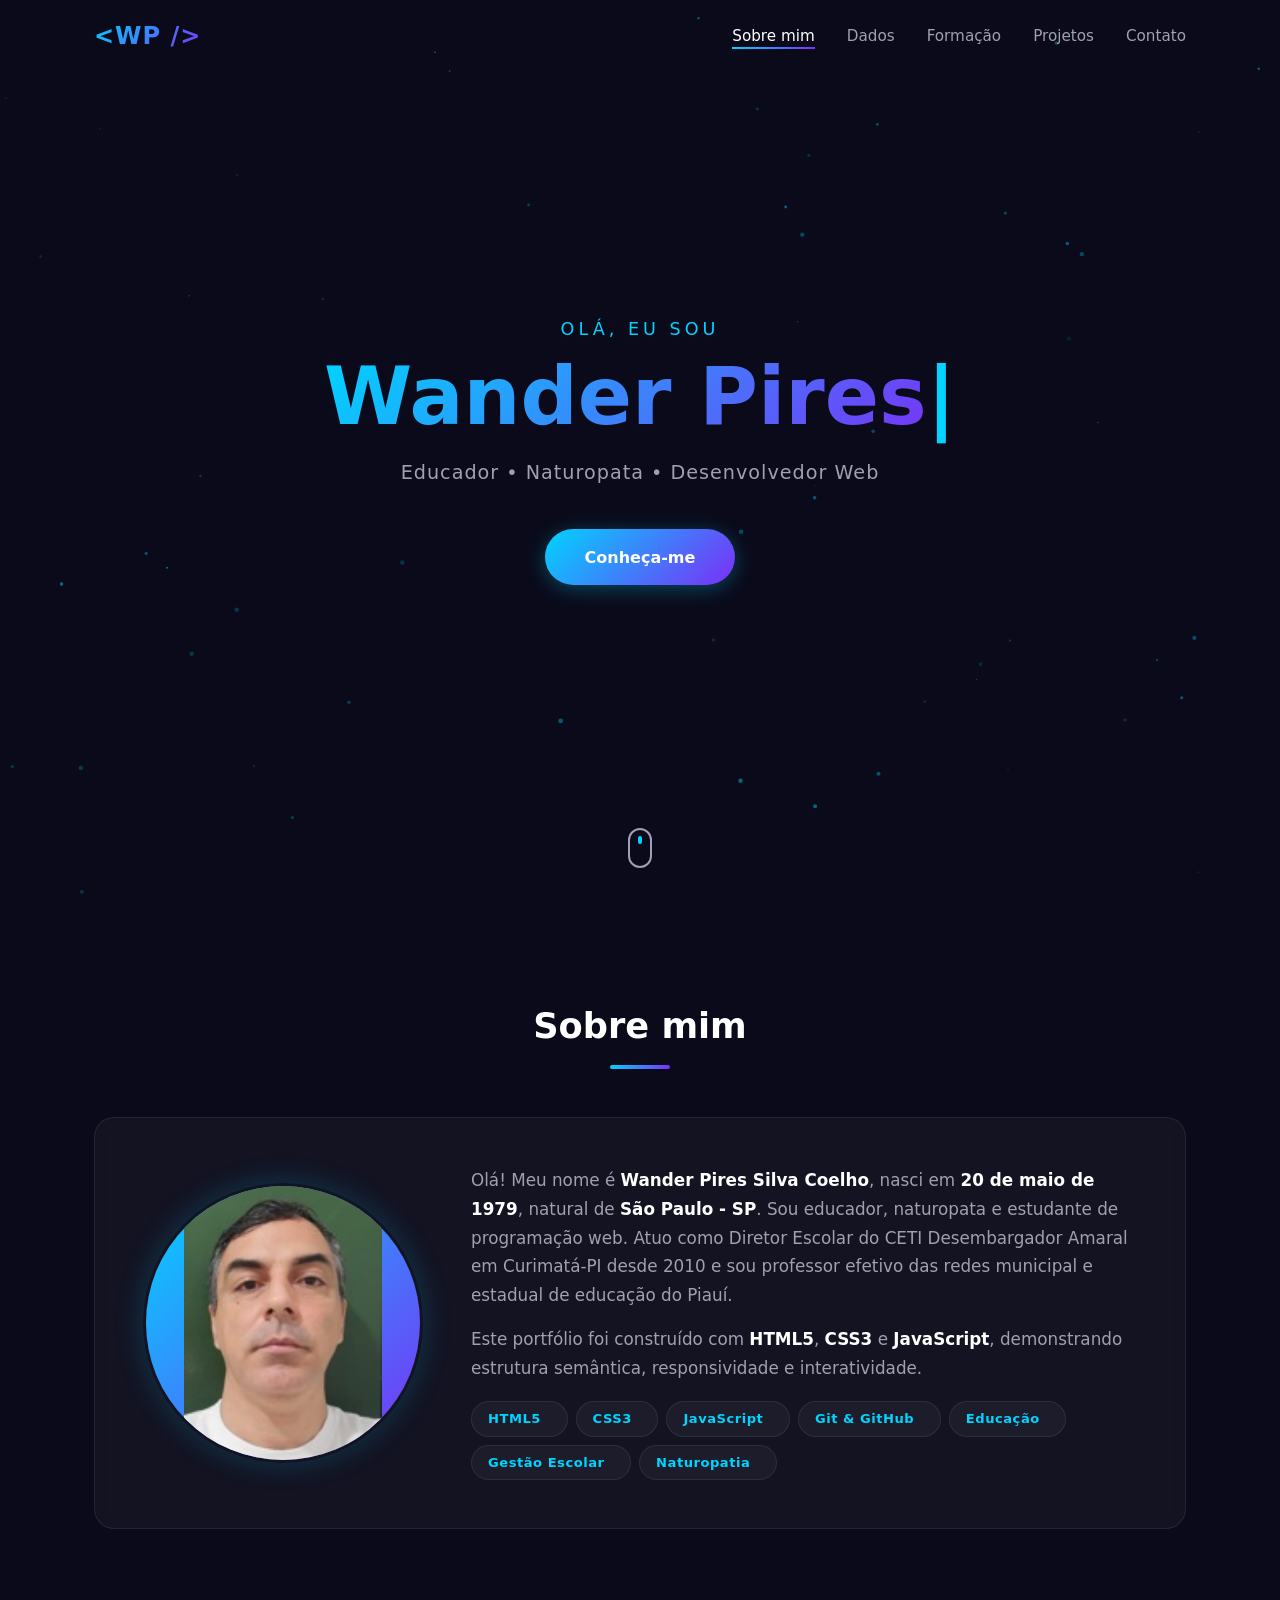
==== commit 7f93fc3d: "feat: botão Gerar PDF de Entrega com links do repositório e site" ====
--- a/index.html
+++ b/index.html
@@ -230,7 +230,10 @@
       </div>
       <div class="footer__bottom">
         <p>&copy; 2026 Wander Pires Silva Coelho &mdash; Todos os direitos reservados.</p>
-        <button class="footer__btn-codigo" id="btnVerCodigo">&lt;/&gt; Ver Código-Fonte</button>
+        <div class="footer__bottom-btns">
+          <button class="footer__btn-codigo" id="btnVerCodigo">&lt;/&gt; Ver Código-Fonte</button>
+          <button class="footer__btn-codigo" id="btnGerarPDF">📄 Gerar PDF de Entrega</button>
+        </div>
       </div>
     </div>
   </footer>
--- a/style.css
+++ b/style.css
@@ -1582,6 +1582,13 @@
   color: var(--texto-medio);
 }
 
+.footer__bottom-btns {
+  display: flex;
+  justify-content: center;
+  gap: 1rem;
+  flex-wrap: wrap;
+}
+
 .footer__btn-codigo {
   display: inline-flex;
   align-items: center;
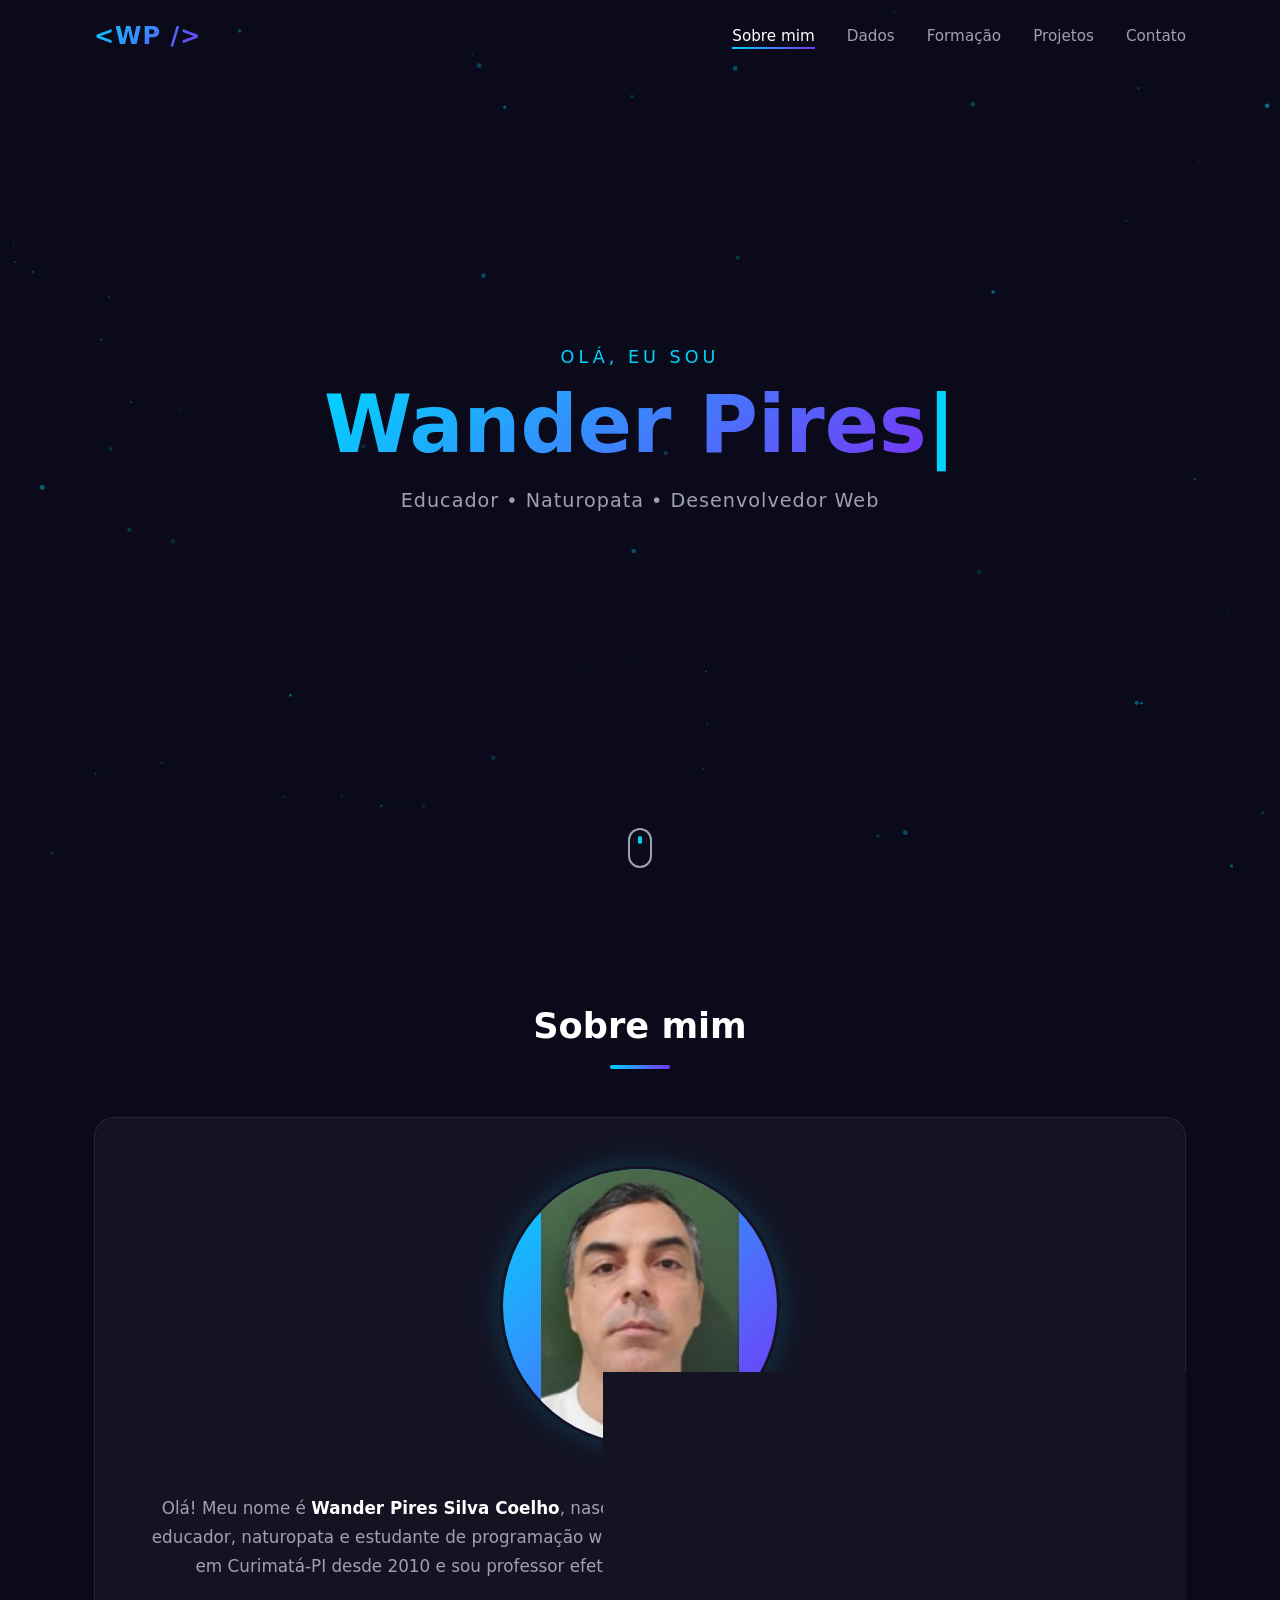
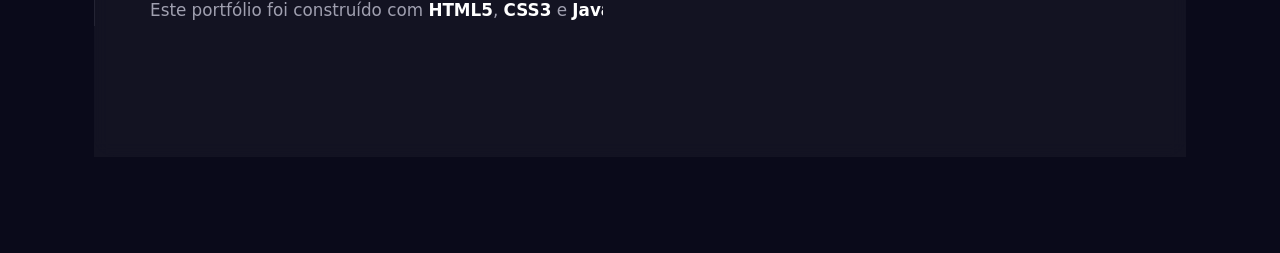
==== commit 9585f00b: "fix: centralizar foto na aba Sobre e remover botão Conheça-me" ====
--- a/index.html
+++ b/index.html
@@ -36,7 +36,6 @@
       <p class="hero__saudacao">Olá, eu sou</p>
       <h1 class="hero__nome">Wander Pires<span class="hero__cursor">|</span></h1>
       <p class="hero__subtitulo">Educador &bull; Naturopata &bull; Desenvolvedor Web</p>
-      <a href="#sobre" class="hero__btn">Conheça-me</a>
     </div>
     <div class="hero__scroll-indicator">
       <span></span>
--- a/style.css
+++ b/style.css
@@ -331,6 +331,7 @@
 
 .sobre__conteudo {
   display: flex;
+  flex-direction: column;
   align-items: center;
   gap: 3rem;
   background: var(--bg-card);
@@ -473,6 +474,10 @@
   transform: scale(1.05);
 }
 
+.sobre__texto {
+  text-align: center;
+}
+
 .sobre__texto p {
   margin-bottom: 1rem;
   font-size: 1.05rem;
@@ -486,6 +491,7 @@
 .sobre__habilidades {
   display: flex;
   flex-wrap: wrap;
+  justify-content: center;
   gap: 0.5rem;
   margin-top: 1.2rem;
 }
@@ -1493,7 +1499,6 @@
 /* Contato — botões de edição */
 .contato__acoes {
   margin-top: 0.8rem;
-  display: flex;
   gap: 0.5rem;
 }
 
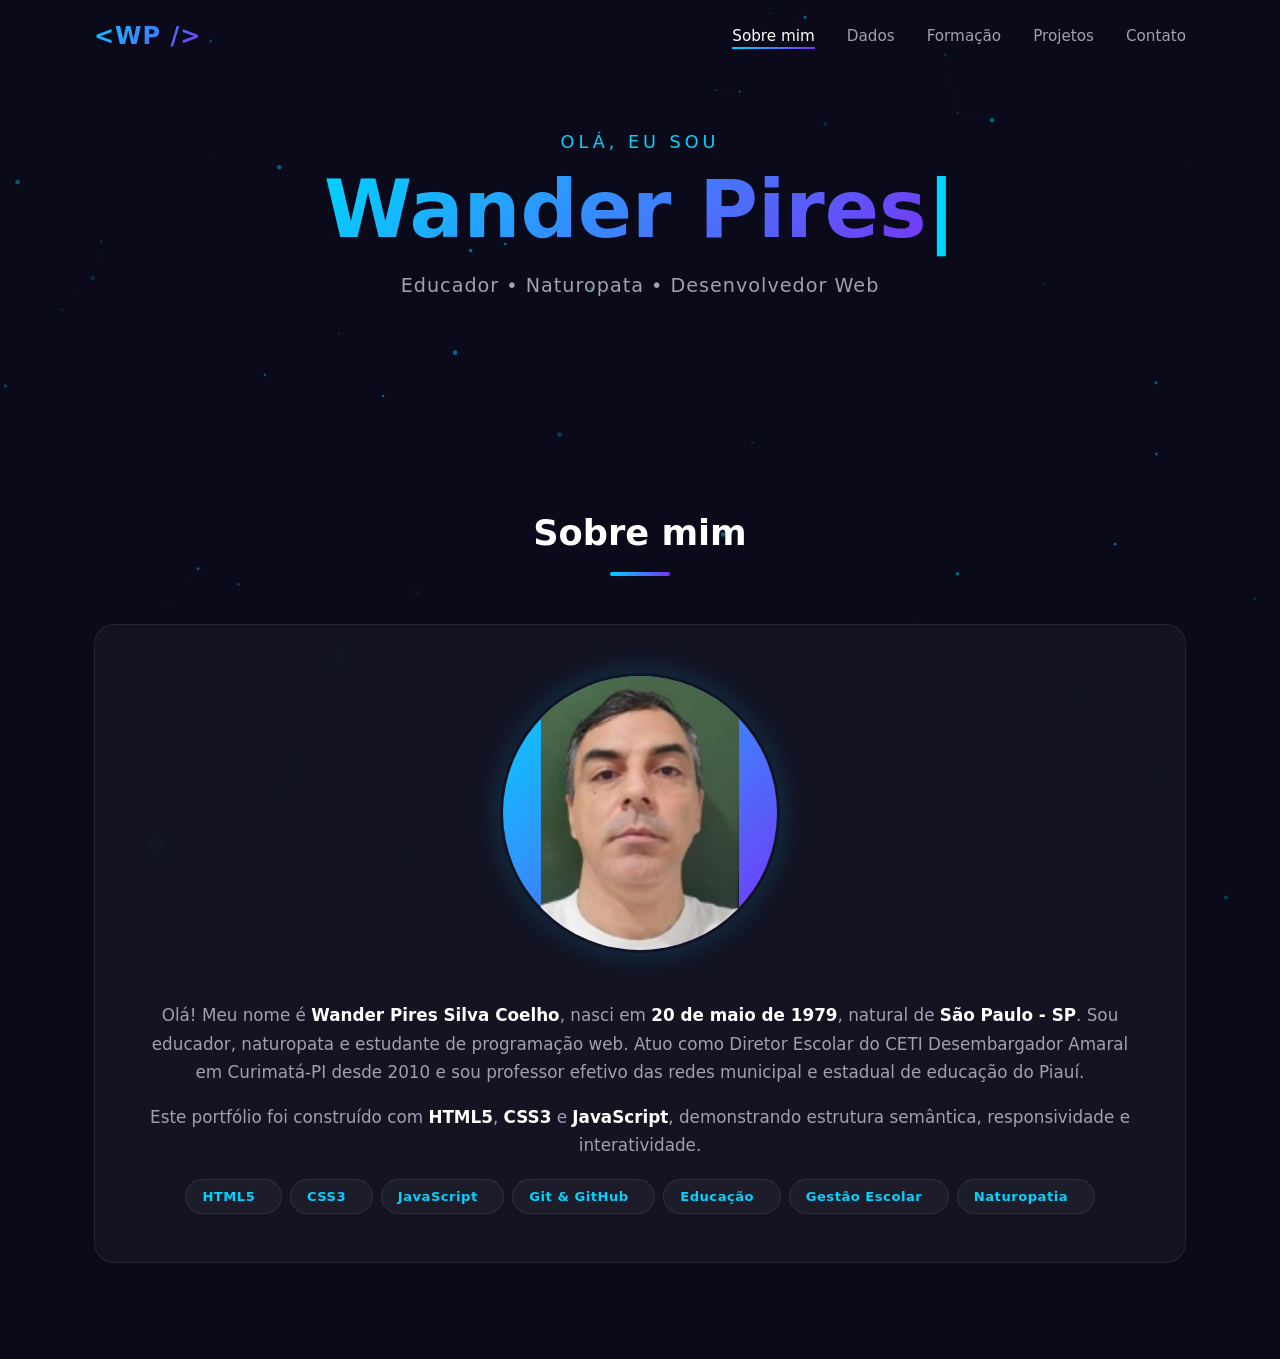
==== commit 87ff88b6: "fix: hero compacto sem scroll indicator, Sobre mais próximo do título" ====
--- a/index.html
+++ b/index.html
@@ -37,9 +37,6 @@
       <h1 class="hero__nome">Wander Pires<span class="hero__cursor">|</span></h1>
       <p class="hero__subtitulo">Educador &bull; Naturopata &bull; Desenvolvedor Web</p>
     </div>
-    <div class="hero__scroll-indicator">
-      <span></span>
-    </div>
   </section>
 
   <main>
--- a/style.css
+++ b/style.css
@@ -162,14 +162,14 @@
 
 /* ===== HERO ===== */
 .hero {
-  min-height: 100vh;
+  min-height: auto;
   display: flex;
   align-items: center;
   justify-content: center;
   text-align: center;
   position: relative;
   z-index: 1;
-  padding: 0 1.5rem;
+  padding: 8rem 1.5rem 4rem;
 }
 
 .hero__conteudo {
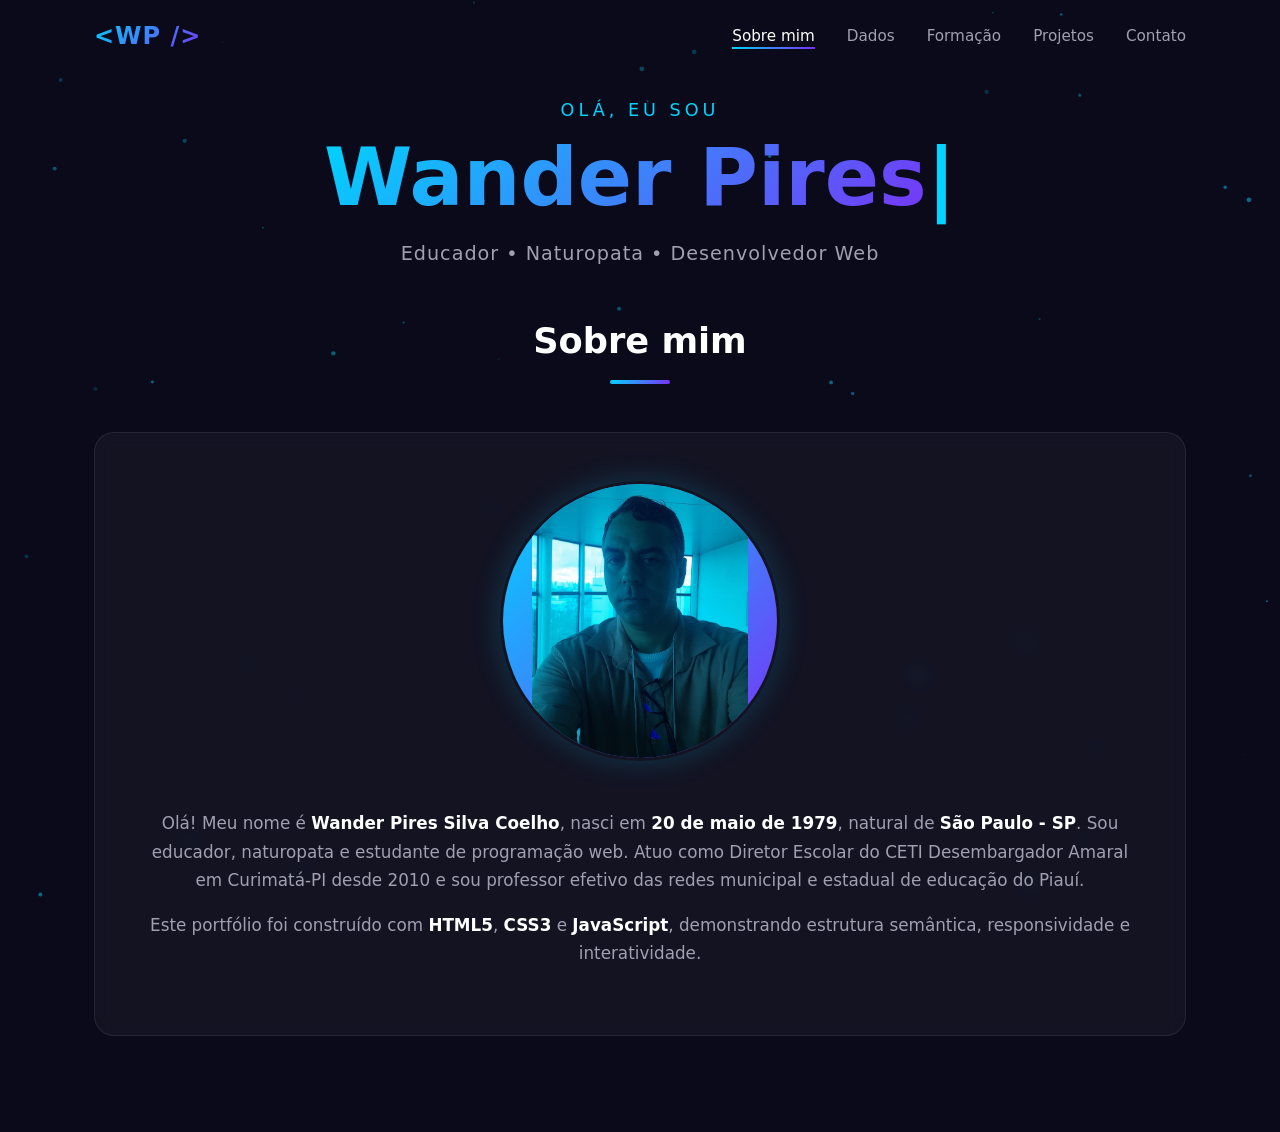
==== commit d9fdc199: "Atualizar dados padrão do portfólio: projetos reais, dados pessoais e imagens" ====
--- a/index.html
+++ b/index.html
@@ -47,7 +47,7 @@
         <div class="sobre__conteudo">
           <div class="sobre__foto-wrapper">
             <div class="sobre__foto">
-              <img src="img/foto.jpg" alt="Foto de Wander Pires Silva Coelho" class="sobre__foto-img" id="fotoPerfil">
+              <img src="img/Wander.jpeg" alt="Foto de Wander Pires Silva Coelho" class="sobre__foto-img" id="fotoPerfil">
               <div class="sobre__foto-overlay" id="btnTrocarFoto" title="Trocar foto">
                 <span>&#128247; Trocar</span>
               </div>
--- a/style.css
+++ b/style.css
@@ -169,7 +169,7 @@
   text-align: center;
   position: relative;
   z-index: 1;
-  padding: 8rem 1.5rem 4rem;
+  padding: 6rem 1.5rem 0;
 }
 
 .hero__conteudo {
@@ -324,7 +324,7 @@
 
 /* ===== SOBRE MIM ===== */
 .sobre {
-  padding: 6rem 0;
+  padding: 0 0 6rem;
   position: relative;
   z-index: 1;
 }
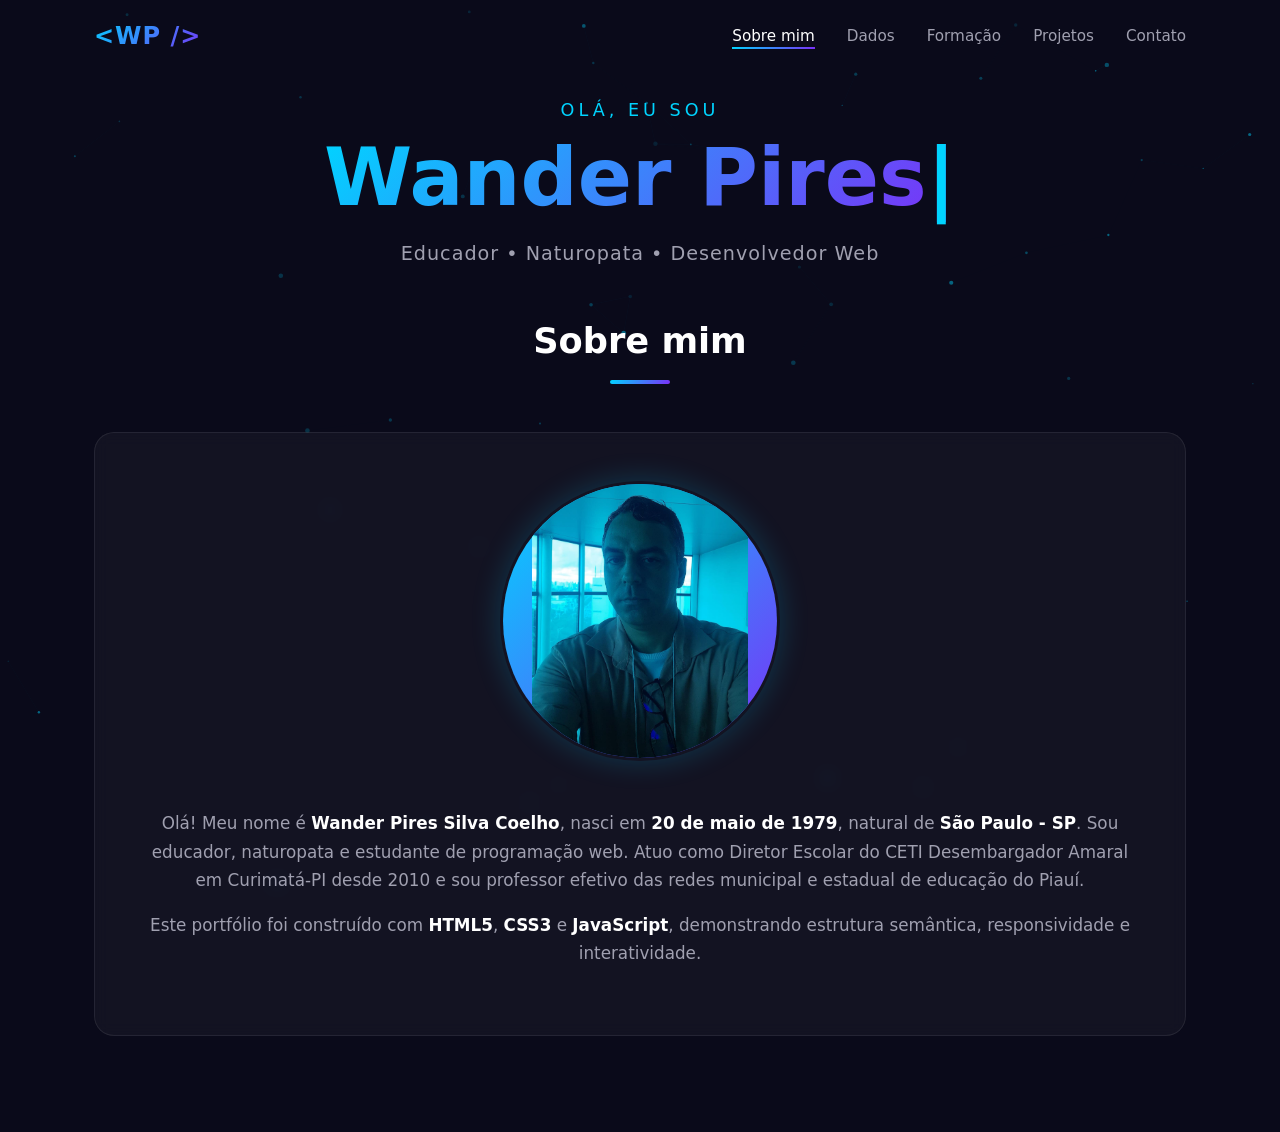
==== commit 61782919: "Reduz títulos dos projetos e transforma modal Código-Fonte em editor ao vivo" ====
--- a/index.html
+++ b/index.html
@@ -244,7 +244,13 @@
         <button class="codigo__tab" data-arquivo="css">style.css</button>
         <button class="codigo__tab" data-arquivo="js">script.js</button>
       </div>
-      <pre class="codigo__bloco"><code id="codigoConteudo">Carregando...</code></pre>
+      <div class="codigo__bloco">
+        <textarea id="codigoConteudo" class="codigo__textarea" spellcheck="false">Carregando...</textarea>
+      </div>
+      <div class="codigo__acoes">
+        <span class="codigo__status" id="codigoStatus">✔ Aplicado!</span>
+        <button class="codigo__btn-aplicar" id="btnAplicarCodigo">▶ Aplicar Alterações</button>
+      </div>
     </div>
   </div>
 
--- a/style.css
+++ b/style.css
@@ -1043,7 +1043,7 @@
 }
 
 .projeto-card__titulo {
-  font-size: 1.15rem;
+  font-size: 0.88rem;
   margin-bottom: 0.5rem;
   color: #fff;
   font-weight: 700;
@@ -1434,6 +1434,29 @@
   transform: translateY(-3px);
 }
 
+/* ===== BOTÃO PUBLICAR (modo edição) ===== */
+#btnPublicarDados {
+  position: fixed;
+  bottom: 2rem;
+  left: 2rem;
+  padding: 0.7rem 1.4rem;
+  border: none;
+  border-radius: 30px;
+  background: linear-gradient(135deg, #00c853, #00bfa5);
+  color: #fff;
+  font-size: 0.95rem;
+  font-weight: 700;
+  cursor: pointer;
+  z-index: 100;
+  box-shadow: 0 4px 20px rgba(0, 200, 83, 0.4);
+  transition: transform 0.3s, box-shadow 0.3s;
+  display: none;
+}
+#btnPublicarDados:hover {
+  transform: translateY(-3px);
+  box-shadow: 0 6px 28px rgba(0, 200, 83, 0.55);
+}
+
 /* ===== RODAPÉ ===== */
 .footer {
   background-color: rgba(10, 10, 26, 0.95);
@@ -1658,9 +1681,11 @@
   background: #080818;
   border: 1px solid var(--borda-glass);
   border-radius: 12px;
-  padding: 1.5rem;
+  padding: 0;
   margin: 0;
   min-height: 0;
+  display: flex;
+  flex-direction: column;
 }
 
 .codigo__bloco code {
@@ -1671,6 +1696,55 @@
   white-space: pre;
   display: block;
   tab-size: 2;
+}
+
+.codigo__textarea {
+  flex: 1;
+  width: 100%;
+  min-height: 300px;
+  background: transparent;
+  color: var(--cor-primaria);
+  border: none;
+  outline: none;
+  resize: none;
+  font-family: 'Courier New', Consolas, monospace;
+  font-size: 0.82rem;
+  line-height: 1.6;
+  tab-size: 2;
+  padding: 1.5rem;
+  white-space: pre;
+}
+
+.codigo__acoes {
+  display: flex;
+  gap: 0.5rem;
+  margin-top: 0.8rem;
+  justify-content: flex-end;
+}
+
+.codigo__btn-aplicar {
+  padding: 0.5rem 1.4rem;
+  border-radius: 8px;
+  border: none;
+  background: var(--gradiente);
+  color: #fff;
+  font-weight: 700;
+  font-size: 0.85rem;
+  cursor: pointer;
+  transition: opacity 0.3s;
+}
+.codigo__btn-aplicar:hover {
+  opacity: 0.85;
+}
+.codigo__status {
+  color: #4caf50;
+  font-size: 0.82rem;
+  align-self: center;
+  opacity: 0;
+  transition: opacity 0.3s;
+}
+.codigo__status.visivel {
+  opacity: 1;
 }
 
 /* ===== RESPONSIVIDADE ===== */
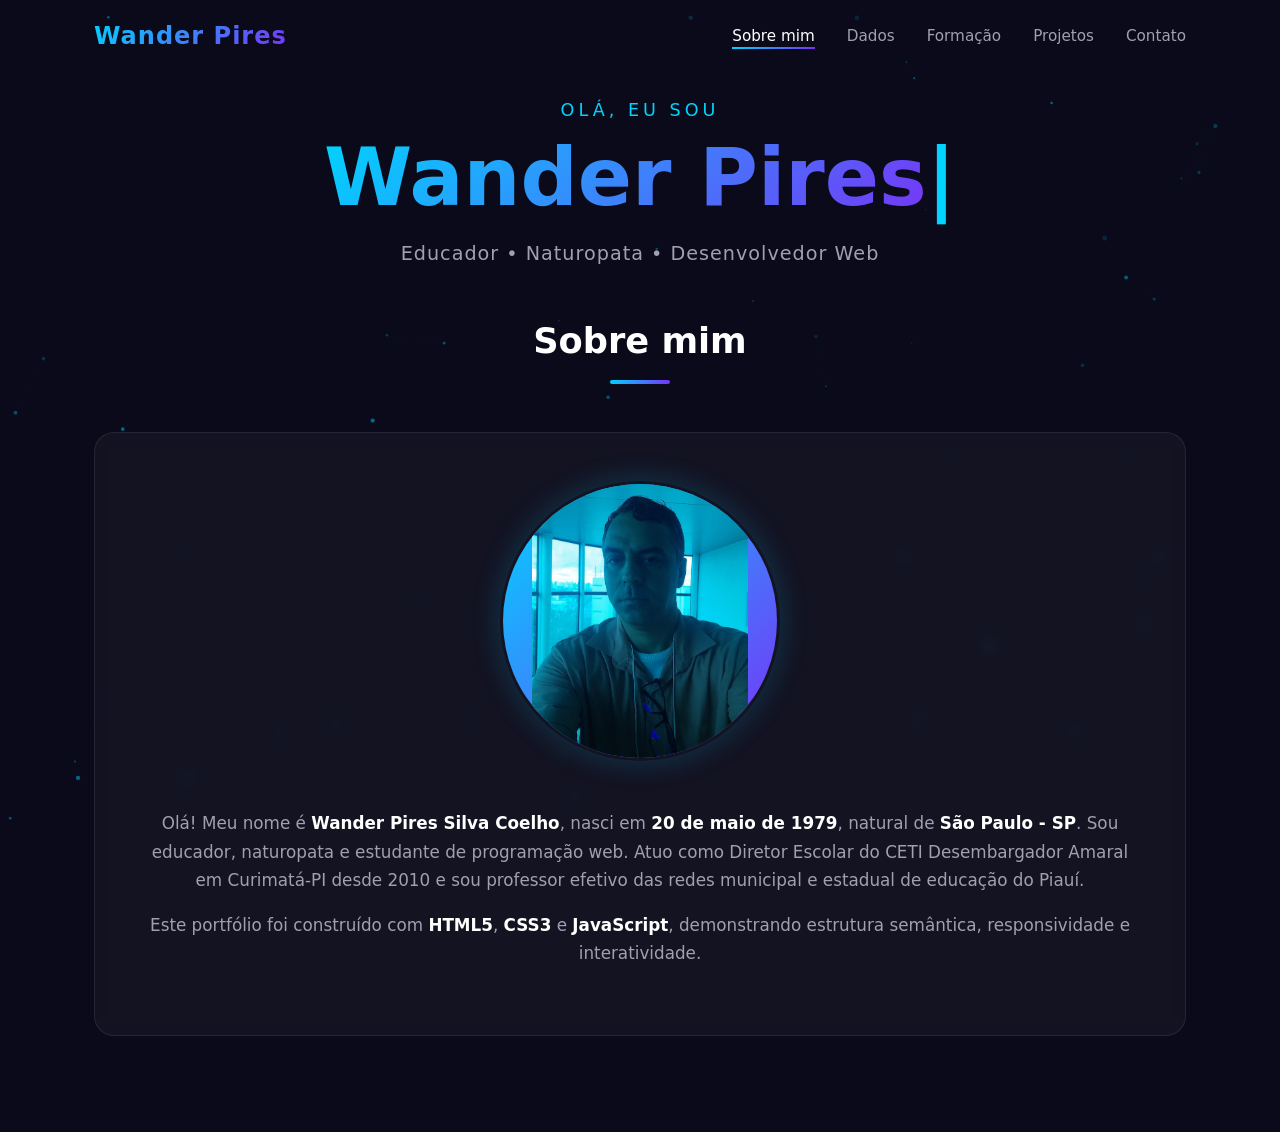
==== commit a7924bd0: "Remove logo WP e corrige imagens de projetos não aparecendo no celular" ====
--- a/index.html
+++ b/index.html
@@ -14,7 +14,7 @@
   <!-- CABEÇALHO COM MENU DE NAVEGAÇÃO -->
   <header class="header" id="header">
     <div class="header__container">
-      <a href="#" class="header__logo">&lt;WP /&gt;</a>
+      <a href="#" class="header__logo">Wander Pires</a>
       <nav class="header__nav">
         <button class="header__menu-btn" id="menuBtn" aria-label="Abrir menu">
           <span></span><span></span><span></span>
@@ -209,7 +209,7 @@
     <div class="container">
       <div class="footer__grid">
         <div class="footer__info">
-          <h3 class="footer__logo">&lt;WP /&gt;</h3>
+          <h3 class="footer__logo">Wander Pires</h3>
           <p>Educador, Naturopata e Desenvolvedor Web.</p>
         </div>
         <div class="footer__contato">
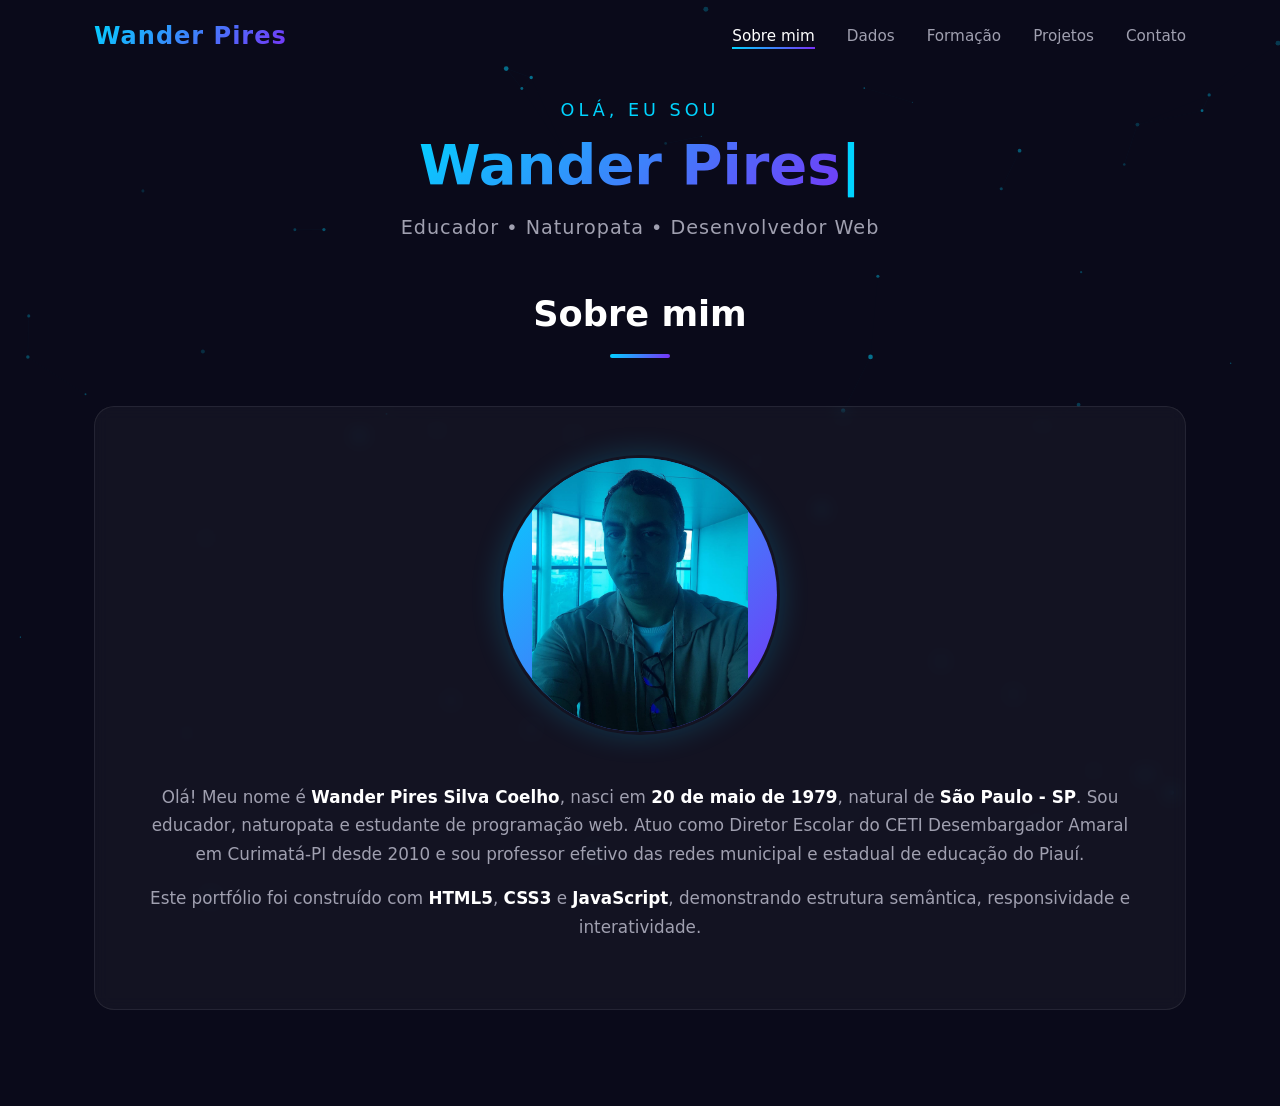
==== commit dbc7df30: "fix: remover nome duplicado na seção Contato" ====
--- a/index.html
+++ b/index.html
@@ -208,10 +208,6 @@
   <footer class="footer secao-aba" id="contato" data-aba="contato">
     <div class="container">
       <div class="footer__grid">
-        <div class="footer__info">
-          <h3 class="footer__logo">Wander Pires</h3>
-          <p>Educador, Naturopata e Desenvolvedor Web.</p>
-        </div>
         <div class="footer__contato">
           <h4>Contato</h4>
           <div id="contatosContainer">
--- a/style.css
+++ b/style.css
@@ -185,7 +185,7 @@
 }
 
 .hero__nome {
-  font-size: clamp(2.5rem, 7vw, 5rem);
+  font-size: clamp(2rem, 5vw, 3.5rem);
   font-weight: 800;
   background: var(--gradiente);
   -webkit-background-clip: text;
@@ -1157,6 +1157,7 @@
 .projeto-card__btn-editar,
 .projetos__btn-add,
 .sobre__foto-overlay,
+.sobre__btn-editar-p,
 .sobre__btn-remover-p,
 .sobre__btn-add-p,
 .sobre__btn-add-hab,
@@ -1195,6 +1196,10 @@
   display: inline-flex !important;
 }
 
+body.modo-edicao .sobre__btn-editar-p {
+  display: inline-flex !important;
+}
+
 body.modo-edicao .sobre__btn-remover-p {
   display: inline-flex !important;
 }
@@ -1239,6 +1244,34 @@
 .sobre__paragrafo-wrapper {
   position: relative;
   margin-bottom: 1rem;
+}
+
+.sobre__paragrafo-acoes {
+  position: absolute;
+  top: -0.2rem;
+  right: -0.5rem;
+  display: flex;
+  gap: 0.3rem;
+}
+
+.sobre__btn-editar-p {
+  background: rgba(0, 212, 255, 0.15);
+  border: 1px solid rgba(0, 212, 255, 0.3);
+  color: var(--cor-primaria);
+  width: 22px;
+  height: 22px;
+  border-radius: 50%;
+  font-size: 0.75rem;
+  line-height: 1;
+  cursor: pointer;
+  display: flex;
+  align-items: center;
+  justify-content: center;
+  transition: background 0.3s;
+}
+
+.sobre__btn-editar-p:hover {
+  background: rgba(0, 212, 255, 0.35);
 }
 
 .sobre__paragrafo-wrapper p {
@@ -1793,7 +1826,7 @@
 
   /* Hero */
   .hero__nome {
-    font-size: 2.5rem;
+    font-size: 2rem;
   }
 
   .hero__subtitulo {
@@ -1919,7 +1952,7 @@
 
   /* Hero */
   .hero {
-    padding: 0 1rem;
+    padding: 5rem 1rem 0;
   }
 
   .hero__saudacao {
@@ -1928,7 +1961,7 @@
   }
 
   .hero__nome {
-    font-size: 2rem;
+    font-size: 1.8rem;
   }
 
   .hero__subtitulo {
